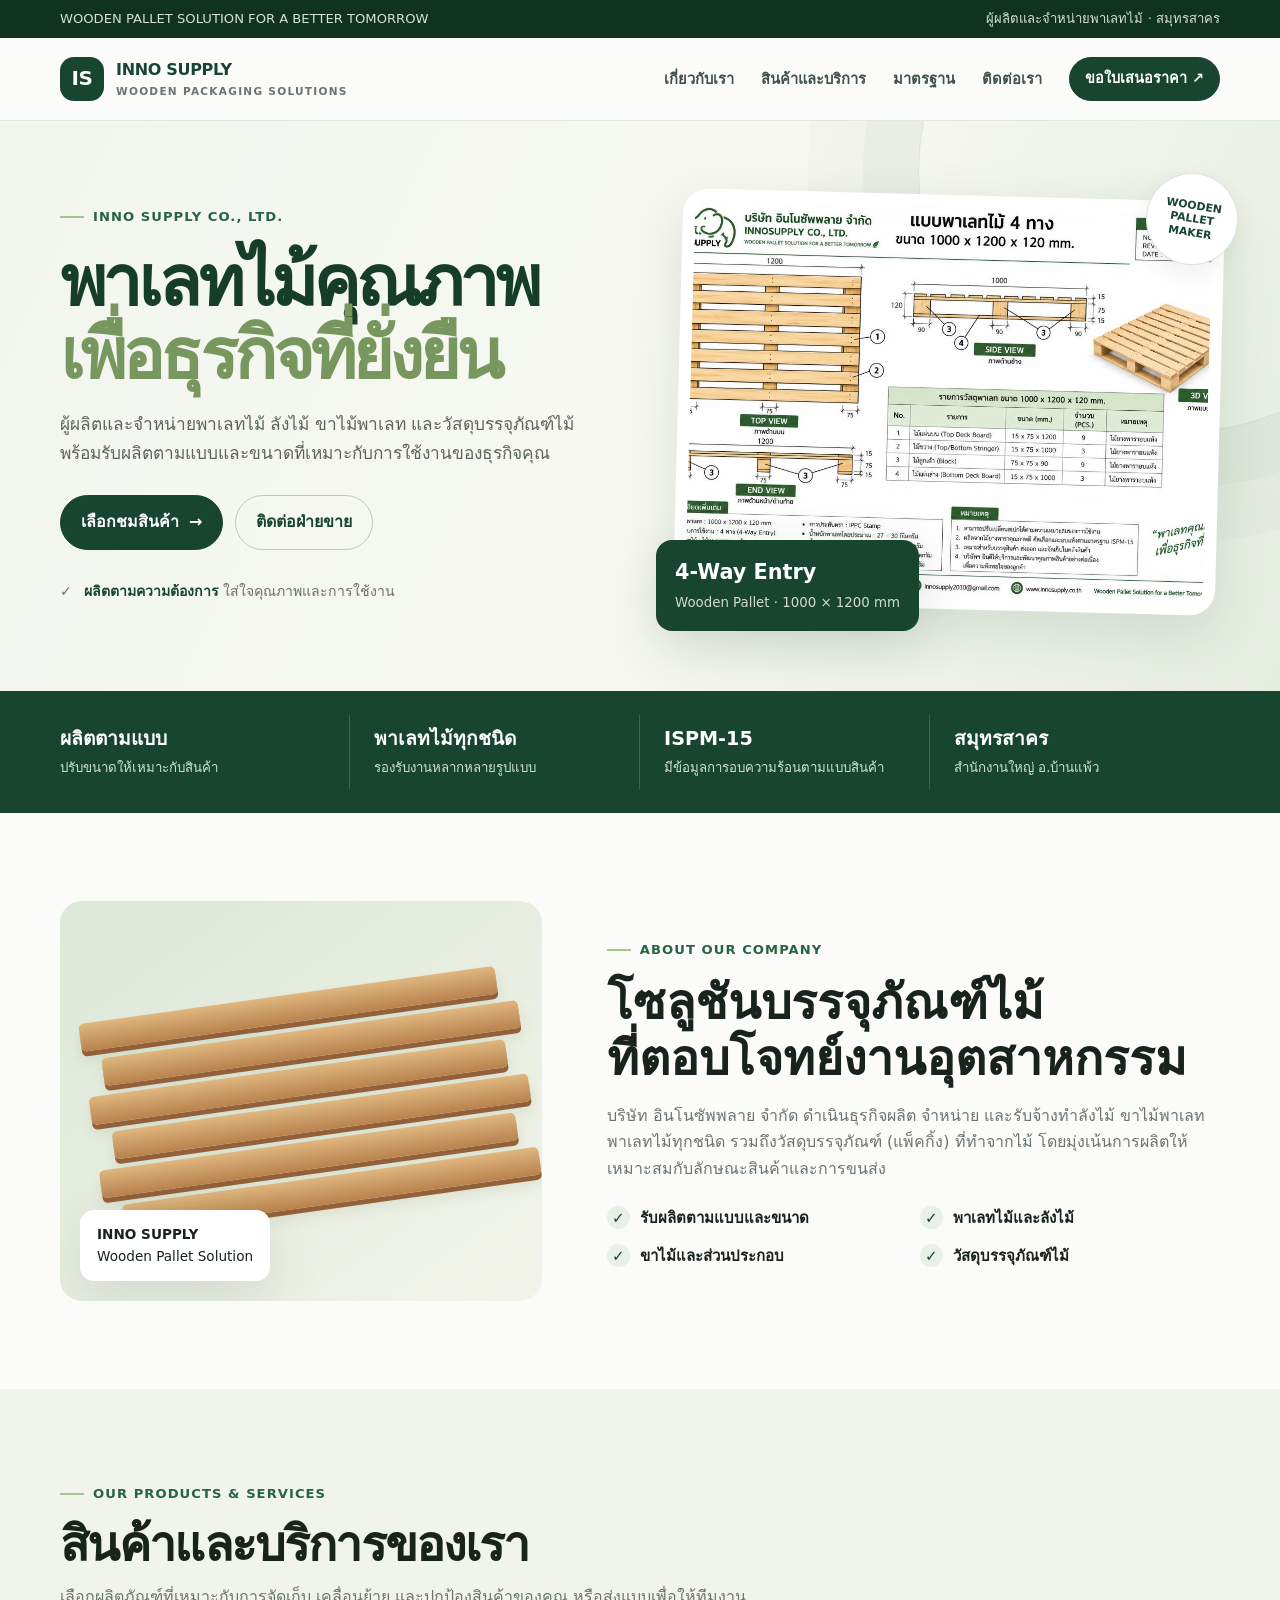
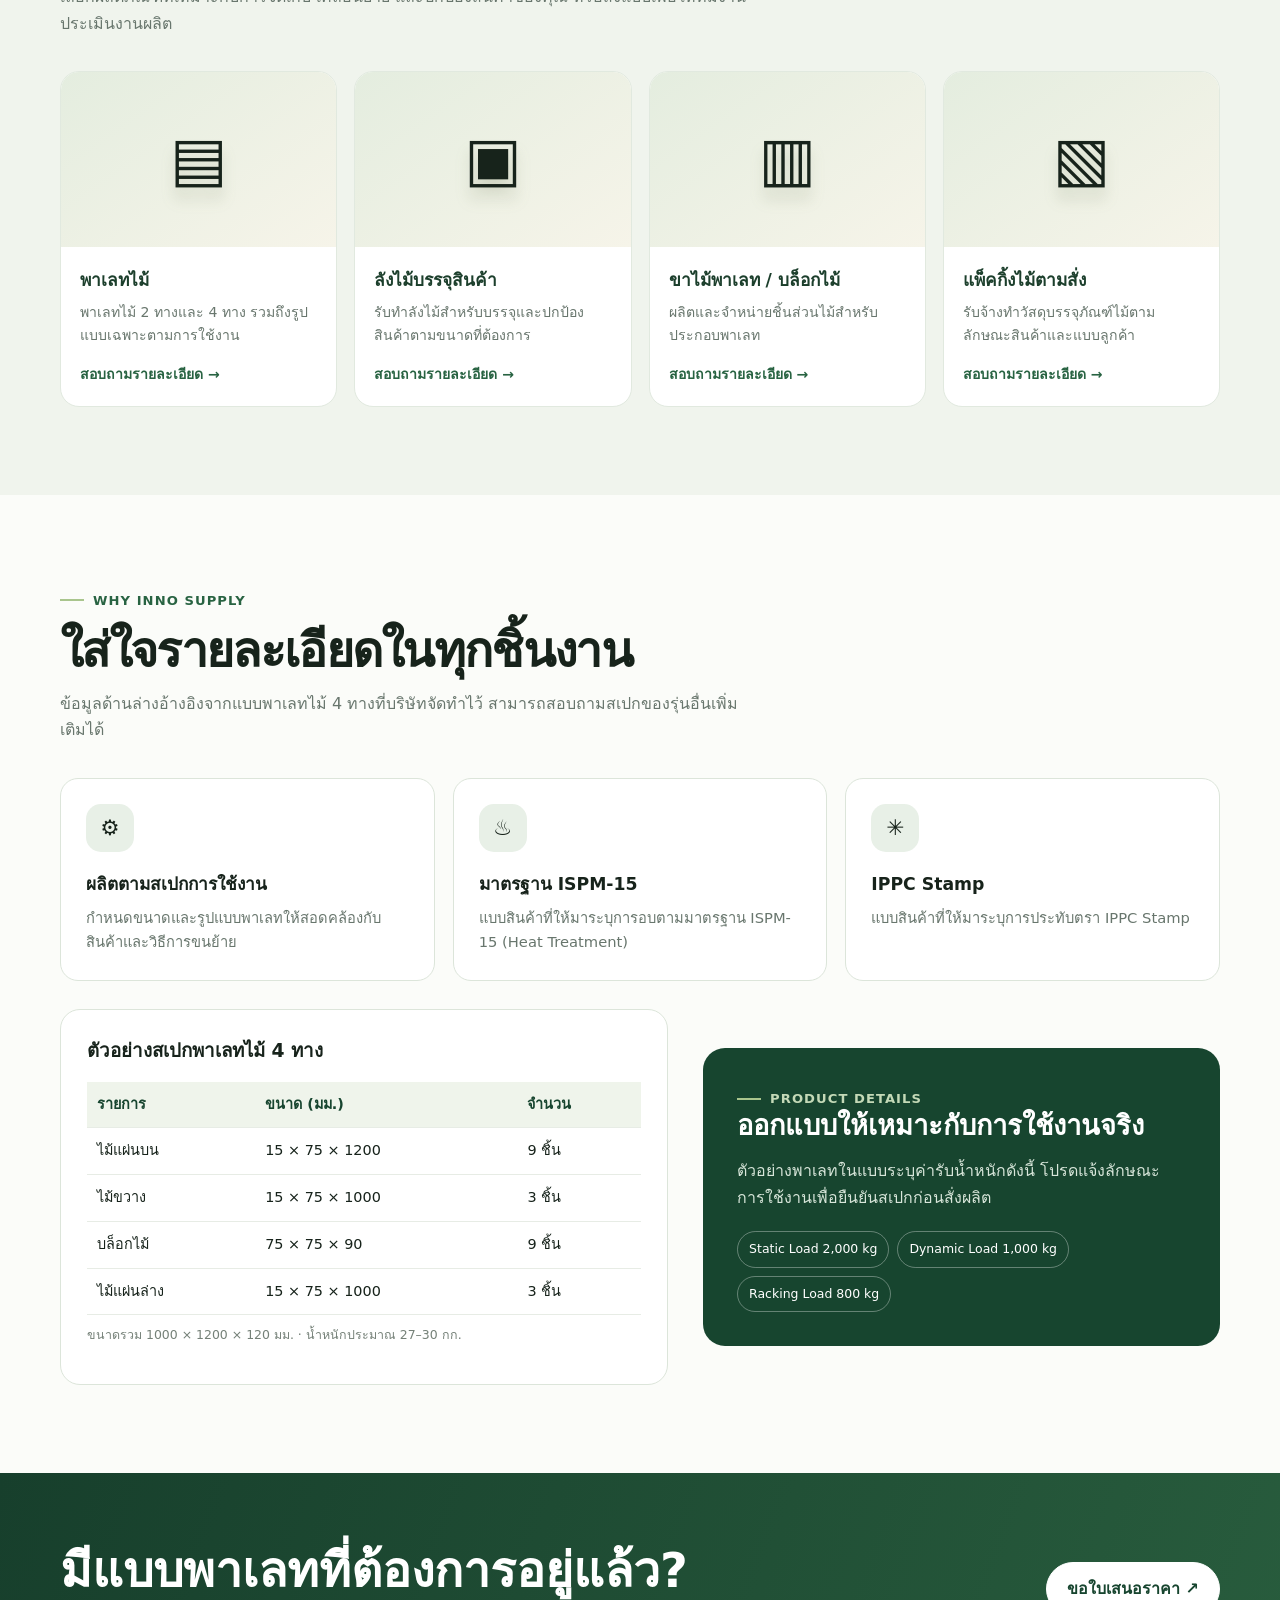
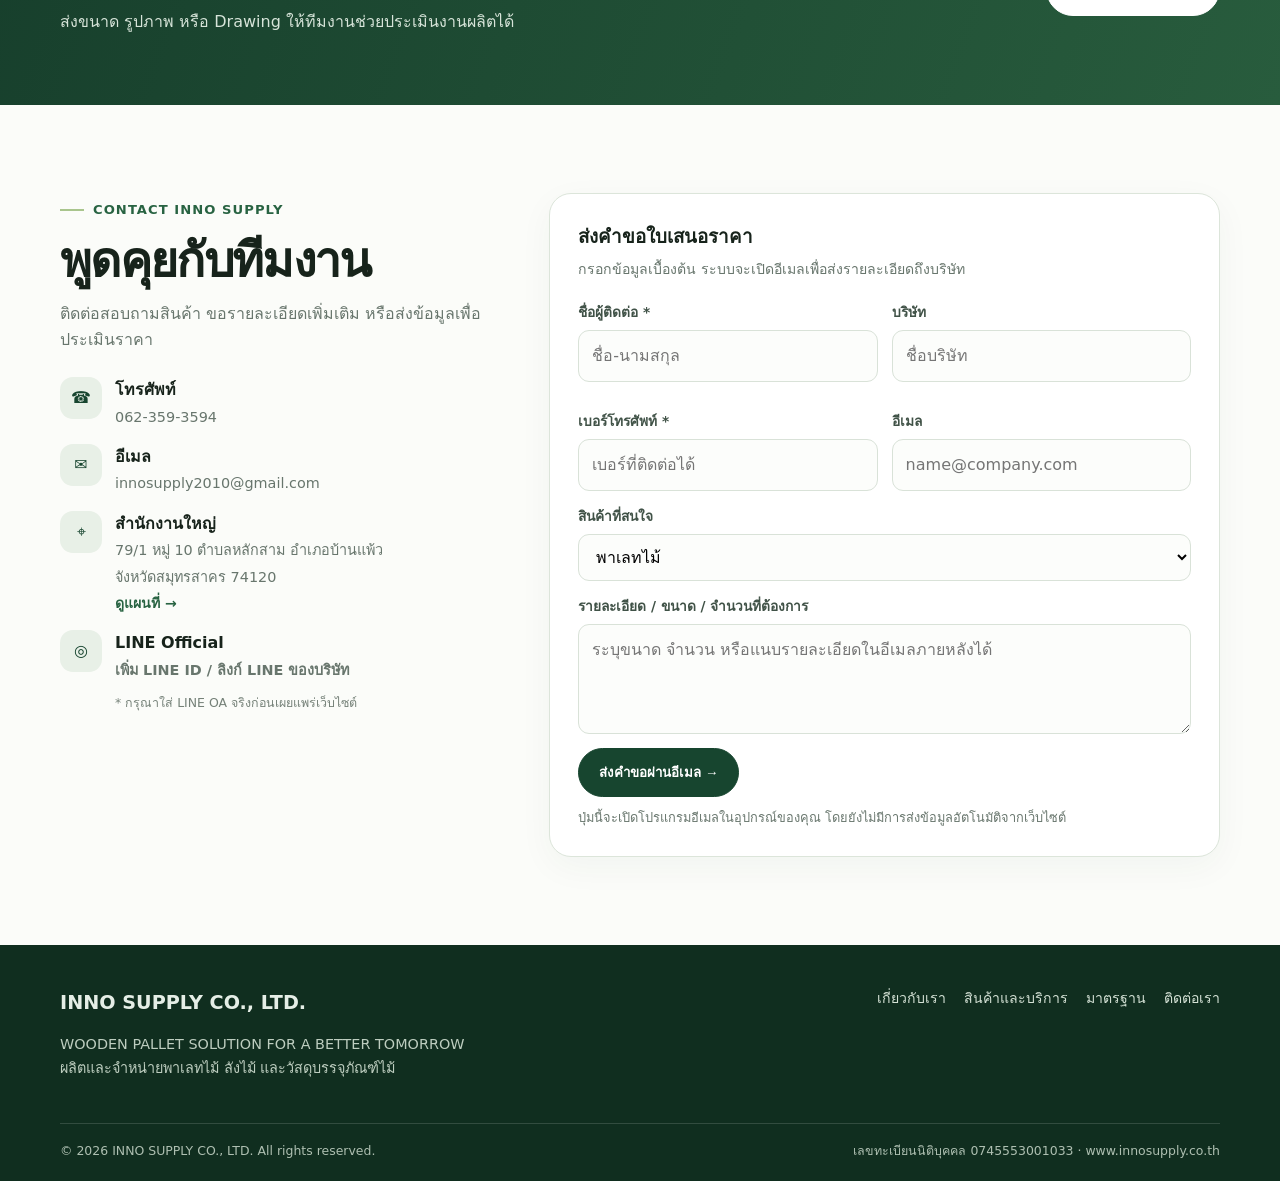
==== index.html @ 31428222 "Add files via upload" ====
<!doctype html>
<html lang="th">
<head>
  <meta charset="utf-8">
  <meta name="viewport" content="width=device-width, initial-scale=1">
  <meta name="theme-color" content="#173f2c">
  <meta name="description" content="บริษัท อินโนซัพพลาย จำกัด ผลิตและจำหน่ายพาเลทไม้ ลังไม้ ขาไม้พาเลท และบรรจุภัณฑ์ไม้ รับผลิตตามแบบและขนาดที่ต้องการ">
  <title>INNO SUPPLY | Wooden Pallet Solution</title>
  <style>
    :root{--green:#17452f;--green2:#286342;--mint:#e8f0e7;--lime:#a9c58d;--ink:#17231b;--muted:#68766d;--paper:#fbfcf9;--line:#dce5da;--wood:#c99a60;--white:#fff;--shadow:0 18px 55px rgba(20,55,35,.12);--radius:22px}
    *{box-sizing:border-box}html{scroll-behavior:smooth}body{margin:0;background:var(--paper);color:var(--ink);font-family:system-ui,-apple-system,"Segoe UI",Tahoma,sans-serif;line-height:1.65}a{color:inherit;text-decoration:none}img{max-width:100%;display:block}.wrap{width:min(1160px,calc(100% - 40px));margin:auto}.eyebrow{display:inline-flex;align-items:center;gap:9px;color:var(--green2);font-size:.82rem;font-weight:800;letter-spacing:.08em;text-transform:uppercase}.eyebrow:before{content:"";width:24px;height:2px;background:var(--lime)}.section{padding:88px 0}.section-head{max-width:690px;margin-bottom:34px}.section-head h2{font-size:clamp(2rem,4vw,3rem);line-height:1.16;letter-spacing:-.035em;margin:12px 0}.section-head p{color:var(--muted);margin:0}.btn{display:inline-flex;align-items:center;justify-content:center;gap:10px;padding:13px 20px;border-radius:999px;background:var(--green);color:#fff;font-weight:750;border:1px solid var(--green);transition:.2s}.btn:hover{background:#0f3321;transform:translateY(-2px)}.btn.light{background:#fff;color:var(--green);border-color:#fff}.btn.outline{background:transparent;color:var(--green);border-color:#b8cbbb}.btn.small{padding:9px 15px;font-size:.9rem}.topbar{background:#103321;color:#e9f2e9;font-size:.82rem}.topbar .wrap{display:flex;justify-content:space-between;gap:16px;padding:8px 0}.topbar span{opacity:.9}.navbar{position:sticky;top:0;z-index:20;background:rgba(251,252,249,.94);backdrop-filter:blur(14px);border-bottom:1px solid rgba(220,229,218,.8)}.navinner{height:82px;display:flex;align-items:center;justify-content:space-between;gap:24px}.brand{display:flex;align-items:center;gap:12px;font-weight:900;color:var(--green);letter-spacing:-.02em}.brand-mark{width:44px;height:44px;border-radius:14px;background:var(--green);display:grid;place-items:center;color:white;font-size:1.25rem}.brand small{display:block;font-size:.66rem;letter-spacing:.12em;color:var(--muted);font-weight:700}.navlinks{display:flex;align-items:center;gap:27px;font-size:.92rem;font-weight:700;color:#405247}.navlinks a:hover{color:var(--green2)}.nav-toggle{display:none;border:1px solid var(--line);background:white;border-radius:12px;padding:10px;color:var(--green)}
    .hero{position:relative;overflow:hidden;background:linear-gradient(115deg,#f2f6ef 0%,#f7f8f2 54%,#e5eddf 100%);padding:74px 0 82px}.hero:after{content:"";position:absolute;width:520px;height:520px;border:1px solid rgba(40,99,66,.13);border-radius:50%;right:-160px;top:-210px;box-shadow:0 0 0 55px rgba(40,99,66,.035),0 0 0 110px rgba(40,99,66,.025)}.hero-grid{position:relative;z-index:1;display:grid;grid-template-columns:1.02fr .98fr;align-items:center;gap:54px}.hero h1{font-size:clamp(2.7rem,5.5vw,5rem);line-height:1.04;letter-spacing:-.055em;color:#153d29;margin:18px 0}.hero h1 span{color:#78975f}.hero-copy{font-size:1.08rem;color:#58675d;max-width:560px}.hero-actions{display:flex;gap:12px;flex-wrap:wrap;margin-top:28px}.trustline{display:flex;align-items:center;gap:12px;margin-top:30px;color:#65736a;font-size:.88rem}.trustline b{color:var(--green)}.hero-visual{position:relative}.hero-photo{background:white;padding:12px;border-radius:26px;box-shadow:var(--shadow);transform:rotate(1.5deg)}.hero-photo img{width:100%;height:390px;object-fit:cover;object-position:center;border-radius:16px}.photo-tag{position:absolute;bottom:-22px;left:-22px;background:var(--green);color:white;padding:15px 19px;border-radius:16px;box-shadow:var(--shadow)}.photo-tag strong{display:block;font-size:1.3rem}.photo-tag small{opacity:.8}.hero-stamp{position:absolute;right:-18px;top:-22px;width:92px;height:92px;border-radius:50%;background:#fff;border:1px solid var(--line);display:grid;place-items:center;text-align:center;color:var(--green);font-size:.68rem;font-weight:900;line-height:1.25;transform:rotate(9deg);box-shadow:0 8px 25px #173f2c12}
    .proof{background:var(--green);color:white}.proof-grid{display:grid;grid-template-columns:repeat(4,1fr);padding:24px 0}.proof-item{padding:8px 24px;border-right:1px solid #ffffff2c}.proof-item:first-child{padding-left:0}.proof-item:last-child{border:0}.proof-item strong{display:block;font-size:1.2rem}.proof-item span{font-size:.83rem;color:#d3e1d5}
    .about-grid{display:grid;grid-template-columns:.88fr 1.12fr;gap:65px;align-items:center}.about-visual{min-height:400px;border-radius:var(--radius);background:linear-gradient(145deg,#dce8d8,#f3f4e9);padding:30px;display:flex;align-items:center;justify-content:center;position:relative;overflow:hidden}.wood-stack{width:100%;max-width:420px;transform:rotate(-8deg)}.plank{height:28px;margin:9px 0;border-radius:5px;background:linear-gradient(180deg,#dfb77f,#b9824d);box-shadow:0 5px 0 #92613a,0 9px 13px #526a4d22}.plank:nth-child(2n){margin-left:18px;margin-right:-18px}.about-note{position:absolute;bottom:20px;left:20px;background:#fff;padding:13px 17px;border-radius:14px;box-shadow:var(--shadow);font-size:.85rem}.about-copy h2{font-size:clamp(2rem,4vw,3rem);line-height:1.18;margin:13px 0}.about-copy p{color:var(--muted)}.checklist{display:grid;grid-template-columns:1fr 1fr;gap:13px;margin-top:24px}.check{display:flex;gap:10px;align-items:flex-start;font-weight:700;font-size:.94rem}.check i{font-style:normal;display:grid;place-items:center;width:23px;height:23px;flex:0 0 23px;border-radius:50%;background:var(--mint);color:var(--green)}
    .products{background:#f0f4ed}.product-grid{display:grid;grid-template-columns:repeat(4,1fr);gap:17px}.product-card{background:white;border:1px solid #e1e9df;border-radius:19px;overflow:hidden;transition:.25s}.product-card:hover{transform:translateY(-5px);box-shadow:var(--shadow)}.product-art{height:175px;background:linear-gradient(145deg,#e4eddf,#f6f4e9);display:grid;place-items:center;overflow:hidden}.product-art img{height:100%;width:100%;object-fit:cover}.product-icon{font-size:3.8rem;filter:drop-shadow(0 12px 7px #5d704533)}.product-body{padding:19px}.product-body h3{font-size:1.08rem;margin:0 0 6px;color:#1c3f2c}.product-body p{font-size:.88rem;color:var(--muted);margin:0 0 14px}.text-link{font-size:.88rem;color:var(--green2);font-weight:800}
    .feature-grid{display:grid;grid-template-columns:repeat(3,1fr);gap:18px}.feature{padding:25px;border:1px solid var(--line);border-radius:18px;background:#fff}.feature-icon{width:48px;height:48px;display:grid;place-items:center;border-radius:15px;background:var(--mint);font-size:1.35rem;margin-bottom:18px}.feature h3{margin:0 0 8px;font-size:1.08rem}.feature p{margin:0;color:var(--muted);font-size:.92rem}.spec-wrap{display:grid;grid-template-columns:1fr .85fr;gap:35px;align-items:center}.spec-panel{background:#fff;border:1px solid var(--line);border-radius:20px;padding:26px;overflow:auto}.spec-panel h3{margin:0 0 15px}.spec-table{width:100%;border-collapse:collapse;font-size:.9rem}.spec-table th,.spec-table td{text-align:left;padding:11px 10px;border-bottom:1px solid #e7ece5;white-space:nowrap}.spec-table th{background:#eff4eb;color:var(--green)}.spec-side{background:var(--green);color:white;padding:34px;border-radius:22px}.spec-side h3{font-size:1.7rem;line-height:1.2;margin:0 0 12px}.spec-side p{color:#d8e6da}.spec-badges{display:flex;gap:8px;flex-wrap:wrap;margin-top:20px}.spec-badges span{border:1px solid #ffffff55;border-radius:999px;padding:7px 11px;font-size:.78rem}
    .cta{padding:70px 0;background:linear-gradient(110deg,#173f2c,#285c3d);color:white}.cta-inner{display:flex;justify-content:space-between;align-items:center;gap:30px}.cta h2{font-size:clamp(2rem,4vw,3rem);line-height:1.15;margin:0 0 10px}.cta p{color:#d7e4d9;margin:0}.contact-grid{display:grid;grid-template-columns:.8fr 1.2fr;gap:42px}.contact-info{display:grid;gap:14px;margin-top:24px}.contact-item{display:flex;gap:13px;align-items:flex-start}.contact-item .ci{width:42px;height:42px;flex:0 0 42px;border-radius:13px;background:var(--mint);display:grid;place-items:center;color:var(--green)}.contact-item strong{display:block}.contact-item span{color:var(--muted);font-size:.9rem}.contact-form{background:white;border:1px solid var(--line);border-radius:22px;padding:28px;box-shadow:0 10px 35px #173f2c0b}.field-grid{display:grid;grid-template-columns:1fr 1fr;gap:14px}.field{display:grid;gap:6px;margin-bottom:14px}.field label{font-size:.86rem;font-weight:750;color:#405247}.field input,.field textarea,.field select{width:100%;padding:12px 13px;border:1px solid #d9e2d8;border-radius:11px;font:inherit;background:#fcfdfb;outline:none}.field input:focus,.field textarea:focus,.field select:focus{border-color:var(--green2);box-shadow:0 0 0 3px #28634216}.field textarea{min-height:110px;resize:vertical}.form-note{font-size:.8rem;color:var(--muted);margin:10px 0 0}.footer{background:#102e1f;color:#e5eee6;padding:42px 0 20px}.footer-top{display:flex;justify-content:space-between;gap:30px;padding-bottom:28px}.footer-brand{font-size:1.2rem;font-weight:900}.footer p{color:#bdcdbf;max-width:440px;font-size:.9rem}.footer-links{display:flex;gap:18px;flex-wrap:wrap;color:#d4e1d5;font-size:.88rem}.footer-bottom{border-top:1px solid #ffffff24;padding-top:17px;display:flex;justify-content:space-between;gap:15px;color:#aebfb1;font-size:.78rem}.line-placeholder{display:inline-flex;align-items:center;gap:8px;color:#26613d;font-weight:800}.notice{font-size:.78rem;color:#758178;margin-top:10px}
    @media(max-width:900px){.navlinks{gap:15px}.hero-grid{gap:30px}.hero-photo img{height:330px}.product-grid{grid-template-columns:repeat(2,1fr)}.about-grid{gap:35px}.spec-wrap{grid-template-columns:1fr}.contact-grid{gap:25px}}
    @media(max-width:700px){.wrap{width:min(100% - 30px,560px)}.topbar .wrap{justify-content:center}.topbar span:last-child{display:none}.navinner{height:70px}.nav-toggle{display:block}.navlinks{display:none;position:absolute;top:70px;left:0;right:0;background:#fbfcf9;padding:18px 22px 22px;border-bottom:1px solid var(--line);flex-direction:column;align-items:stretch;gap:0}.navlinks.open{display:flex}.navlinks a{padding:11px 0;border-bottom:1px solid #edf1eb}.navlinks .btn{margin-top:12px}.hero{padding:55px 0 65px}.hero-grid{grid-template-columns:1fr;gap:38px}.hero h1{font-size:3.2rem}.hero-photo img{height:280px}.hero-visual{margin:0 12px 14px}.photo-tag{left:-12px}.hero-stamp{right:-12px}.proof-grid{grid-template-columns:1fr 1fr;gap:12px;padding:18px 0}.proof-item{padding:8px 12px;border-right:0;border-bottom:1px solid #ffffff2c}.proof-item:first-child{padding-left:12px}.section{padding:64px 0}.about-grid{grid-template-columns:1fr}.about-visual{min-height:290px}.checklist{grid-template-columns:1fr}.product-grid{gap:12px}.product-art{height:130px}.product-body{padding:14px}.product-body h3{font-size:.98rem}.feature-grid{grid-template-columns:1fr}.cta-inner{align-items:flex-start;flex-direction:column}.contact-grid{grid-template-columns:1fr}.field-grid{grid-template-columns:1fr;gap:0}.contact-form{padding:20px}.footer-top,.footer-bottom{flex-direction:column}.footer-links{gap:12px}.section-head{margin-bottom:25px}}
  </style>
</head>
<body>
  <div class="topbar"><div class="wrap"><span>WOODEN PALLET SOLUTION FOR A BETTER TOMORROW</span><span>ผู้ผลิตและจำหน่ายพาเลทไม้ · สมุทรสาคร</span></div></div>
  <header class="navbar"><div class="wrap navinner">
    <a class="brand" href="#home" aria-label="INNO SUPPLY หน้าแรก"><span class="brand-mark">IS</span><span>INNO SUPPLY<small>WOODEN PACKAGING SOLUTIONS</small></span></a>
    <button class="nav-toggle" id="navToggle" aria-label="เปิดเมนู" aria-expanded="false">☰</button>
    <nav class="navlinks" id="navLinks"><a href="#about">เกี่ยวกับเรา</a><a href="#products">สินค้าและบริการ</a><a href="#standard">มาตรฐาน</a><a href="#contact">ติดต่อเรา</a><a class="btn small" href="#contact">ขอใบเสนอราคา ↗</a></nav>
  </div></header>
  <main>
    <section class="hero" id="home"><div class="wrap hero-grid">
      <div><span class="eyebrow">INNO SUPPLY CO., LTD.</span><h1>พาเลทไม้คุณภาพ<br><span>เพื่อธุรกิจที่ยั่งยืน</span></h1><p class="hero-copy">ผู้ผลิตและจำหน่ายพาเลทไม้ ลังไม้ ขาไม้พาเลท และวัสดุบรรจุภัณฑ์ไม้ พร้อมรับผลิตตามแบบและขนาดที่เหมาะกับการใช้งานของธุรกิจคุณ</p><div class="hero-actions"><a class="btn" href="#products">เลือกชมสินค้า <span>→</span></a><a class="btn outline" href="#contact">ติดต่อฝ่ายขาย</a></div><div class="trustline"><span>✓</span><span><b>ผลิตตามความต้องการ</b> ใส่ใจคุณภาพและการใช้งาน</span></div></div>
      <div class="hero-visual"><div class="hero-photo"><img src="pallet-drawing.jpg" alt="แบบ Drawing Sheet พาเลทไม้ 4 ทาง ขนาด 1000 x 1200 x 120 มม."></div><div class="photo-tag"><strong>4-Way Entry</strong><small>Wooden Pallet · 1000 × 1200 mm</small></div><div class="hero-stamp">WOODEN<br>PALLET<br>MAKER</div></div>
    </div></section>
    <section class="proof"><div class="wrap proof-grid"><div class="proof-item"><strong>ผลิตตามแบบ</strong><span>ปรับขนาดให้เหมาะกับสินค้า</span></div><div class="proof-item"><strong>พาเลทไม้ทุกชนิด</strong><span>รองรับงานหลากหลายรูปแบบ</span></div><div class="proof-item"><strong>ISPM-15</strong><span>มีข้อมูลการอบความร้อนตามแบบสินค้า</span></div><div class="proof-item"><strong>สมุทรสาคร</strong><span>สำนักงานใหญ่ อ.บ้านแพ้ว</span></div></div></section>
    <section class="section" id="about"><div class="wrap about-grid"><div class="about-visual"><div class="wood-stack"><div class="plank"></div><div class="plank"></div><div class="plank"></div><div class="plank"></div><div class="plank"></div><div class="plank"></div></div><div class="about-note"><b>INNO SUPPLY</b><br>Wooden Pallet Solution</div></div><div class="about-copy"><span class="eyebrow">ABOUT OUR COMPANY</span><h2>โซลูชันบรรจุภัณฑ์ไม้<br>ที่ตอบโจทย์งานอุตสาหกรรม</h2><p>บริษัท อินโนซัพพลาย จำกัด ดำเนินธุรกิจผลิต จำหน่าย และรับจ้างทำลังไม้ ขาไม้พาเลท พาเลทไม้ทุกชนิด รวมถึงวัสดุบรรจุภัณฑ์ (แพ็คกิ้ง) ที่ทำจากไม้ โดยมุ่งเน้นการผลิตให้เหมาะสมกับลักษณะสินค้าและการขนส่ง</p><div class="checklist"><div class="check"><i>✓</i><span>รับผลิตตามแบบและขนาด</span></div><div class="check"><i>✓</i><span>พาเลทไม้และลังไม้</span></div><div class="check"><i>✓</i><span>ขาไม้และส่วนประกอบ</span></div><div class="check"><i>✓</i><span>วัสดุบรรจุภัณฑ์ไม้</span></div></div></div></div></section>
    <section class="section products" id="products"><div class="wrap"><div class="section-head"><span class="eyebrow">OUR PRODUCTS & SERVICES</span><h2>สินค้าและบริการของเรา</h2><p>เลือกผลิตภัณฑ์ที่เหมาะกับการจัดเก็บ เคลื่อนย้าย และปกป้องสินค้าของคุณ หรือส่งแบบเพื่อให้ทีมงานประเมินงานผลิต</p></div><div class="product-grid">
      <article class="product-card"><div class="product-art"><span class="product-icon">▤</span></div><div class="product-body"><h3>พาเลทไม้</h3><p>พาเลทไม้ 2 ทางและ 4 ทาง รวมถึงรูปแบบเฉพาะตามการใช้งาน</p><a class="text-link" href="#contact">สอบถามรายละเอียด →</a></div></article>
      <article class="product-card"><div class="product-art"><span class="product-icon">▣</span></div><div class="product-body"><h3>ลังไม้บรรจุสินค้า</h3><p>รับทำลังไม้สำหรับบรรจุและปกป้องสินค้าตามขนาดที่ต้องการ</p><a class="text-link" href="#contact">สอบถามรายละเอียด →</a></div></article>
      <article class="product-card"><div class="product-art"><span class="product-icon">▥</span></div><div class="product-body"><h3>ขาไม้พาเลท / บล็อกไม้</h3><p>ผลิตและจำหน่ายชิ้นส่วนไม้สำหรับประกอบพาเลท</p><a class="text-link" href="#contact">สอบถามรายละเอียด →</a></div></article>
      <article class="product-card"><div class="product-art"><span class="product-icon">▧</span></div><div class="product-body"><h3>แพ็คกิ้งไม้ตามสั่ง</h3><p>รับจ้างทำวัสดุบรรจุภัณฑ์ไม้ตามลักษณะสินค้าและแบบลูกค้า</p><a class="text-link" href="#contact">สอบถามรายละเอียด →</a></div></article>
    </div></div></section>
    <section class="section" id="standard"><div class="wrap"><div class="section-head"><span class="eyebrow">WHY INNO SUPPLY</span><h2>ใส่ใจรายละเอียดในทุกชิ้นงาน</h2><p>ข้อมูลด้านล่างอ้างอิงจากแบบพาเลทไม้ 4 ทางที่บริษัทจัดทำไว้ สามารถสอบถามสเปกของรุ่นอื่นเพิ่มเติมได้</p></div><div class="feature-grid"><div class="feature"><div class="feature-icon">⚙</div><h3>ผลิตตามสเปกการใช้งาน</h3><p>กำหนดขนาดและรูปแบบพาเลทให้สอดคล้องกับสินค้าและวิธีการขนย้าย</p></div><div class="feature"><div class="feature-icon">♨</div><h3>มาตรฐาน ISPM-15</h3><p>แบบสินค้าที่ให้มาระบุการอบตามมาตรฐาน ISPM-15 (Heat Treatment)</p></div><div class="feature"><div class="feature-icon">✳</div><h3>IPPC Stamp</h3><p>แบบสินค้าที่ให้มาระบุการประทับตรา IPPC Stamp</p></div></div>
      <div class="spec-wrap" style="margin-top:28px"><div class="spec-panel"><h3>ตัวอย่างสเปกพาเลทไม้ 4 ทาง</h3><table class="spec-table"><thead><tr><th>รายการ</th><th>ขนาด (มม.)</th><th>จำนวน</th></tr></thead><tbody><tr><td>ไม้แผ่นบน</td><td>15 × 75 × 1200</td><td>9 ชิ้น</td></tr><tr><td>ไม้ขวาง</td><td>15 × 75 × 1000</td><td>3 ชิ้น</td></tr><tr><td>บล็อกไม้</td><td>75 × 75 × 90</td><td>9 ชิ้น</td></tr><tr><td>ไม้แผ่นล่าง</td><td>15 × 75 × 1000</td><td>3 ชิ้น</td></tr></tbody></table><p class="notice">ขนาดรวม 1000 × 1200 × 120 มม. · น้ำหนักประมาณ 27–30 กก.</p></div><aside class="spec-side"><span class="eyebrow" style="color:#c4d9b7">PRODUCT DETAILS</span><h3>ออกแบบให้เหมาะกับการใช้งานจริง</h3><p>ตัวอย่างพาเลทในแบบระบุค่ารับน้ำหนักดังนี้ โปรดแจ้งลักษณะการใช้งานเพื่อยืนยันสเปกก่อนสั่งผลิต</p><div class="spec-badges"><span>Static Load 2,000 kg</span><span>Dynamic Load 1,000 kg</span><span>Racking Load 800 kg</span></div></aside></div>
    </div></section>
    <section class="cta"><div class="wrap cta-inner"><div><h2>มีแบบพาเลทที่ต้องการอยู่แล้ว?</h2><p>ส่งขนาด รูปภาพ หรือ Drawing ให้ทีมงานช่วยประเมินงานผลิตได้</p></div><a class="btn light" href="#contact">ขอใบเสนอราคา ↗</a></div></section>
    <section class="section" id="contact"><div class="wrap contact-grid"><div><span class="eyebrow">CONTACT INNO SUPPLY</span><div class="section-head" style="margin-bottom:15px"><h2>พูดคุยกับทีมงาน</h2><p>ติดต่อสอบถามสินค้า ขอรายละเอียดเพิ่มเติม หรือส่งข้อมูลเพื่อประเมินราคา</p></div><div class="contact-info"><div class="contact-item"><div class="ci">☎</div><div><strong>โทรศัพท์</strong><span><a href="tel:0623593594">062-359-3594</a></span></div></div><div class="contact-item"><div class="ci">✉</div><div><strong>อีเมล</strong><span><a href="mailto:innosupply2010@gmail.com">innosupply2010@gmail.com</a></span></div></div><div class="contact-item"><div class="ci">⌖</div><div><strong>สำนักงานใหญ่</strong><span>79/1 หมู่ 10 ตำบลหลักสาม อำเภอบ้านแพ้ว<br>จังหวัดสมุทรสาคร 74120</span><br><a class="text-link" target="_blank" rel="noopener" href="https://www.google.com/maps/search/?api=1&query=79%2F1%20หมู่%2010%20ตำบลหลักสาม%20อำเภอบ้านแพ้ว%20สมุทรสาคร%2074120">ดูแผนที่ →</a></div></div><div class="contact-item"><div class="ci">◎</div><div><strong>LINE Official</strong><span class="line-placeholder">เพิ่ม LINE ID / ลิงก์ LINE ของบริษัท</span><div class="notice">* กรุณาใส่ LINE OA จริงก่อนเผยแพร่เว็บไซต์</div></div></div></div></div>
      <form class="contact-form" id="quoteForm"><h3 style="margin:0 0 5px">ส่งคำขอใบเสนอราคา</h3><p style="color:var(--muted);font-size:.88rem;margin:0 0 20px">กรอกข้อมูลเบื้องต้น ระบบจะเปิดอีเมลเพื่อส่งรายละเอียดถึงบริษัท</p><div class="field-grid"><div class="field"><label for="name">ชื่อผู้ติดต่อ *</label><input id="name" name="name" required placeholder="ชื่อ-นามสกุล"></div><div class="field"><label for="company">บริษัท</label><input id="company" name="company" placeholder="ชื่อบริษัท"></div><div class="field"><label for="phone">เบอร์โทรศัพท์ *</label><input id="phone" name="phone" required placeholder="เบอร์ที่ติดต่อได้"></div><div class="field"><label for="email">อีเมล</label><input id="email" name="email" type="email" placeholder="name@company.com"></div></div><div class="field"><label for="product">สินค้าที่สนใจ</label><select id="product" name="product"><option>พาเลทไม้</option><option>ลังไม้บรรจุสินค้า</option><option>ขาไม้พาเลท / บล็อกไม้</option><option>แพ็คกิ้งไม้ตามสั่ง</option><option>อื่น ๆ</option></select></div><div class="field"><label for="detail">รายละเอียด / ขนาด / จำนวนที่ต้องการ</label><textarea id="detail" name="detail" placeholder="ระบุขนาด จำนวน หรือแนบรายละเอียดในอีเมลภายหลังได้"></textarea></div><button class="btn" type="submit">ส่งคำขอผ่านอีเมล →</button><p class="form-note">ปุ่มนี้จะเปิดโปรแกรมอีเมลในอุปกรณ์ของคุณ โดยยังไม่มีการส่งข้อมูลอัตโนมัติจากเว็บไซต์</p></form>
    </div></section>
  </main>
  <footer class="footer"><div class="wrap"><div class="footer-top"><div><div class="footer-brand">INNO SUPPLY CO., LTD.</div><p>WOODEN PALLET SOLUTION FOR A BETTER TOMORROW<br>ผลิตและจำหน่ายพาเลทไม้ ลังไม้ และวัสดุบรรจุภัณฑ์ไม้</p></div><div class="footer-links"><a href="#about">เกี่ยวกับเรา</a><a href="#products">สินค้าและบริการ</a><a href="#standard">มาตรฐาน</a><a href="#contact">ติดต่อเรา</a></div></div><div class="footer-bottom"><span>© <span id="year"></span> INNO SUPPLY CO., LTD. All rights reserved.</span><span>เลขทะเบียนนิติบุคคล 0745553001033 · www.innosupply.co.th</span></div></div></footer>
  <script>
    const toggle=document.getElementById('navToggle');const links=document.getElementById('navLinks');toggle.addEventListener('click',()=>{const open=links.classList.toggle('open');toggle.setAttribute('aria-expanded',String(open));toggle.textContent=open?'✕':'☰'});links.querySelectorAll('a').forEach(a=>a.addEventListener('click',()=>{links.classList.remove('open');toggle.setAttribute('aria-expanded','false');toggle.textContent='☰'}));
    document.getElementById('year').textContent=new Date().getFullYear();
    document.getElementById('quoteForm').addEventListener('submit',e=>{e.preventDefault();const f=new FormData(e.currentTarget);const subject=encodeURIComponent('ขอใบเสนอราคา - '+f.get('product'));const body=encodeURIComponent('ชื่อผู้ติดต่อ: '+f.get('name')+'\nบริษัท: '+(f.get('company')||'-')+'\nโทรศัพท์: '+f.get('phone')+'\nอีเมล: '+(f.get('email')||'-')+'\nสินค้าที่สนใจ: '+f.get('product')+'\nรายละเอียด: '+(f.get('detail')||'-'));window.location.href='mailto:innosupply2010@gmail.com?subject='+subject+'&body='+body;});
  </script>
</body>
</html>
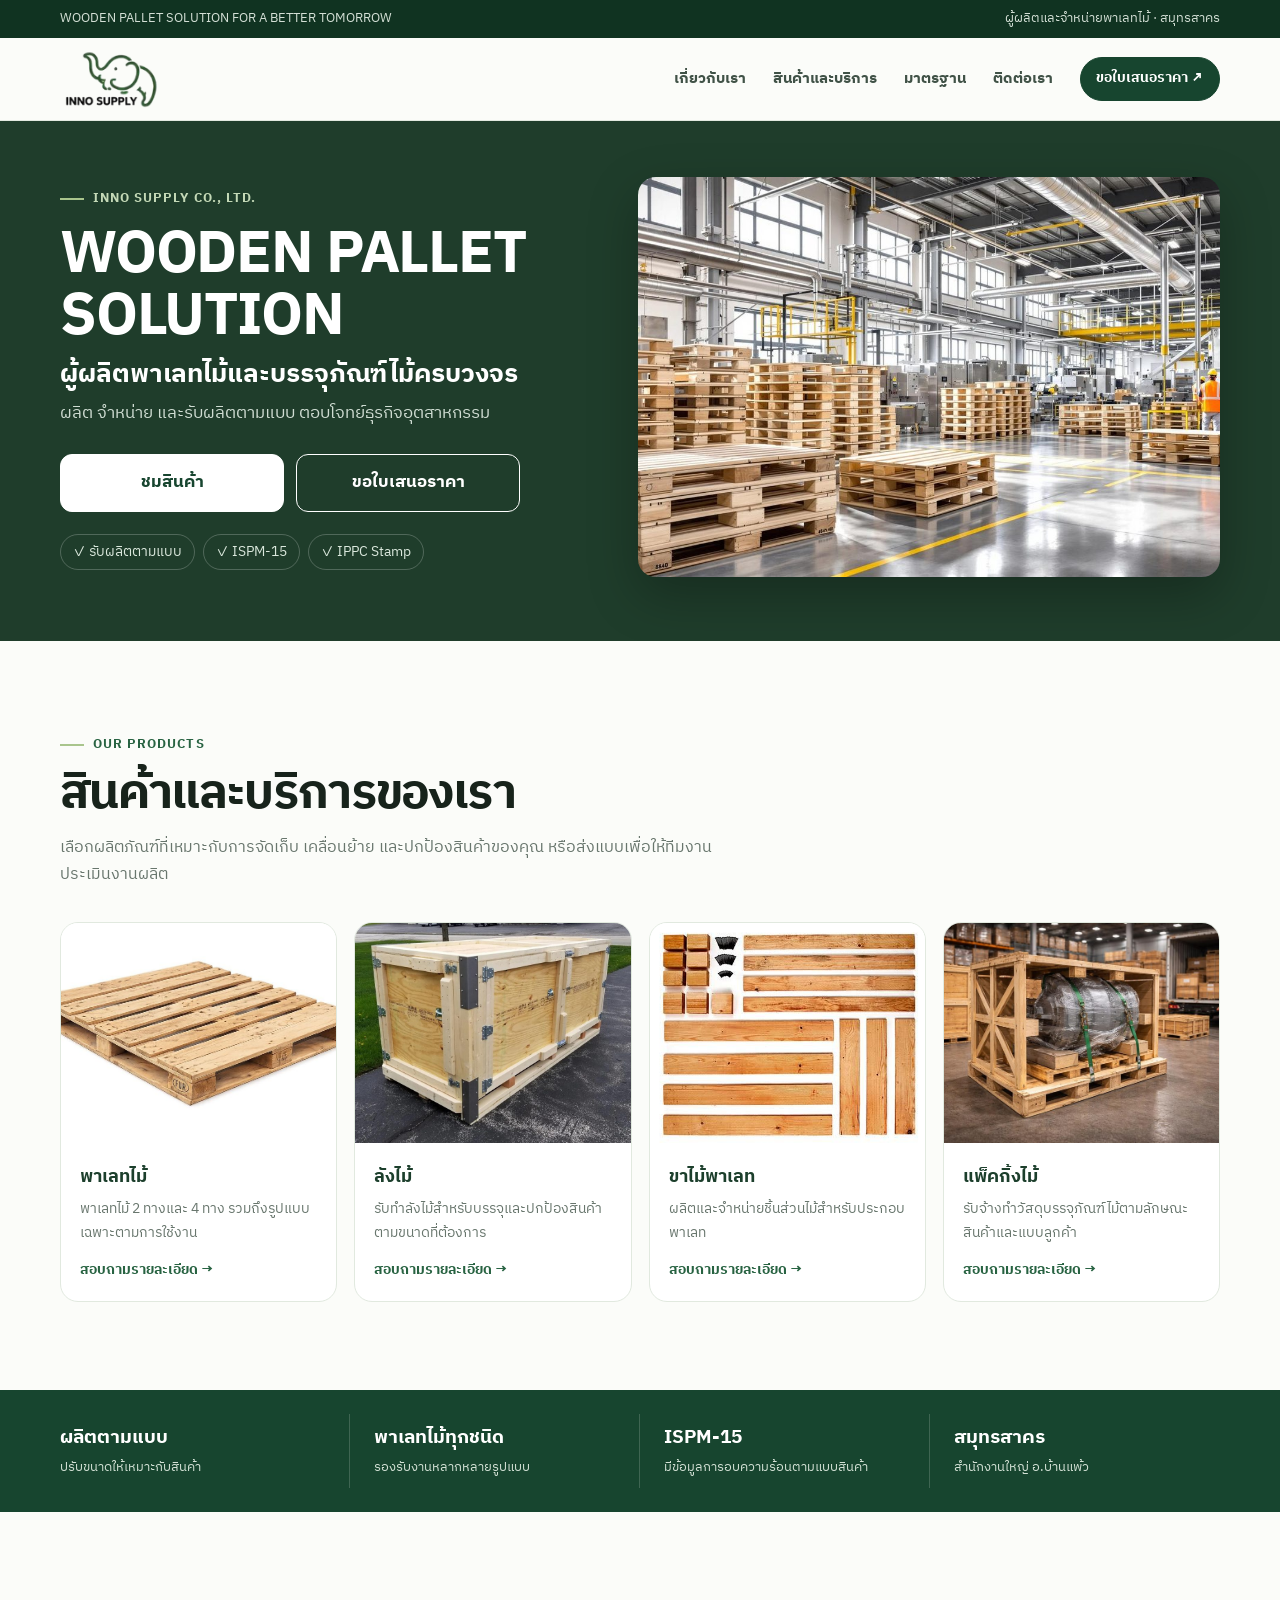
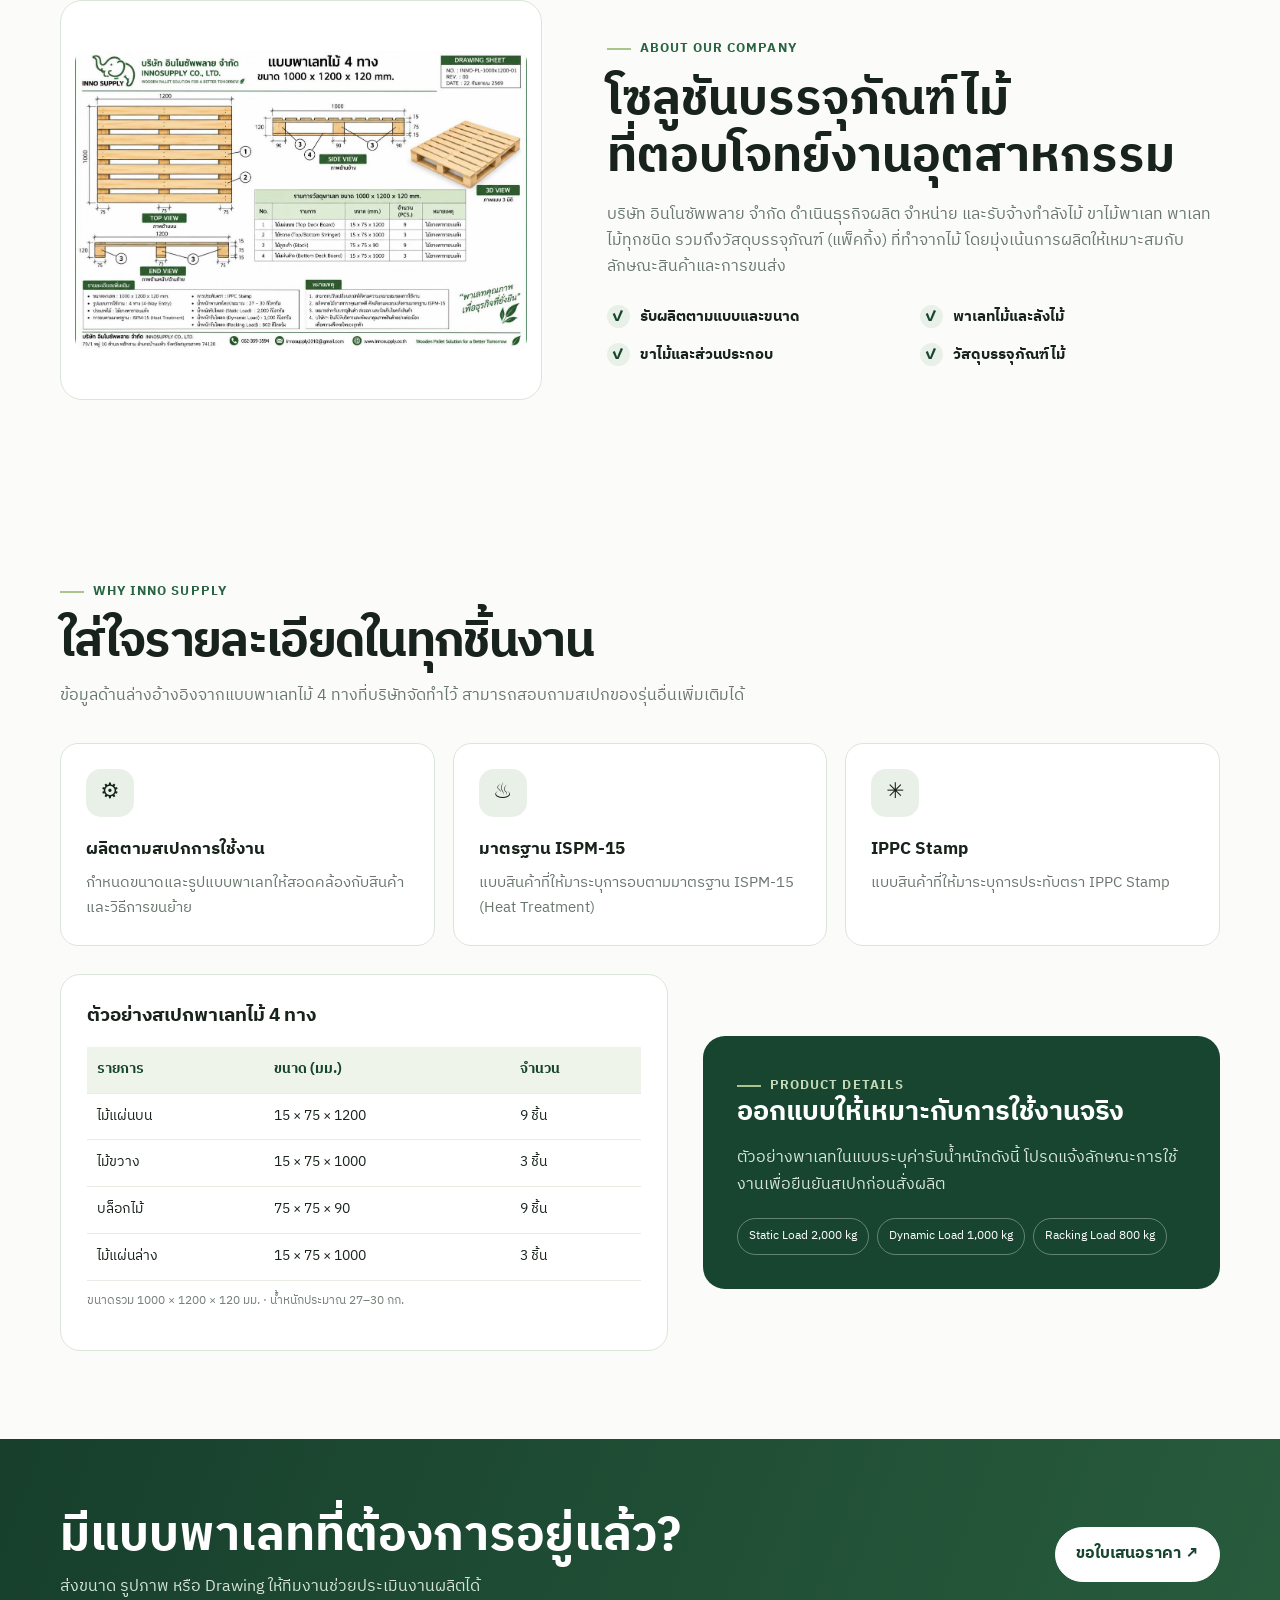
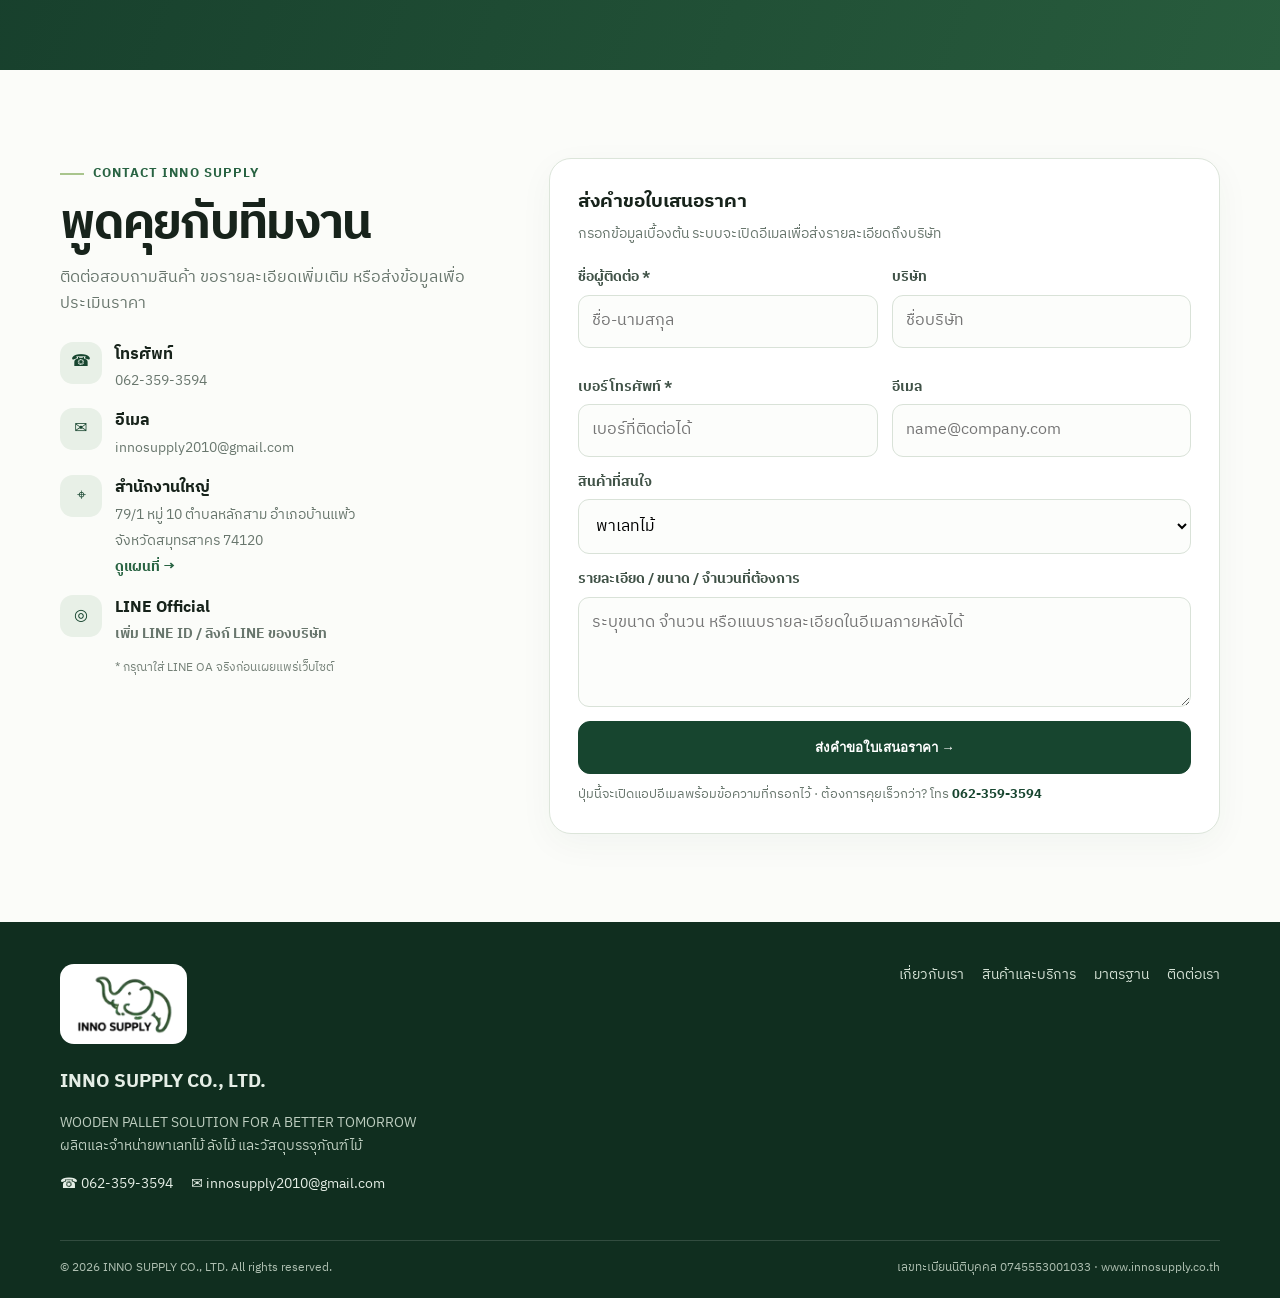
==== commit 5f1b4bd2: "Add files via upload" ====
--- a/index.html
+++ b/index.html
@@ -5,51 +5,102 @@
   <meta name="viewport" content="width=device-width, initial-scale=1">
   <meta name="theme-color" content="#173f2c">
   <meta name="description" content="บริษัท อินโนซัพพลาย จำกัด ผลิตและจำหน่ายพาเลทไม้ ลังไม้ ขาไม้พาเลท และบรรจุภัณฑ์ไม้ รับผลิตตามแบบและขนาดที่ต้องการ">
+  <link rel="icon" type="image/png" href="favicon.png">
+  <link rel="apple-touch-icon" href="favicon.png">
+  <link rel="preconnect" href="https://fonts.googleapis.com"><link rel="preconnect" href="https://fonts.gstatic.com" crossorigin>
+  <link href="https://fonts.googleapis.com/css2?family=IBM+Plex+Sans+Thai:wght@400;500;600;700&display=swap" rel="stylesheet">
   <title>INNO SUPPLY | Wooden Pallet Solution</title>
   <style>
     :root{--green:#17452f;--green2:#286342;--mint:#e8f0e7;--lime:#a9c58d;--ink:#17231b;--muted:#68766d;--paper:#fbfcf9;--line:#dce5da;--wood:#c99a60;--white:#fff;--shadow:0 18px 55px rgba(20,55,35,.12);--radius:22px}
-    *{box-sizing:border-box}html{scroll-behavior:smooth}body{margin:0;background:var(--paper);color:var(--ink);font-family:system-ui,-apple-system,"Segoe UI",Tahoma,sans-serif;line-height:1.65}a{color:inherit;text-decoration:none}img{max-width:100%;display:block}.wrap{width:min(1160px,calc(100% - 40px));margin:auto}.eyebrow{display:inline-flex;align-items:center;gap:9px;color:var(--green2);font-size:.82rem;font-weight:800;letter-spacing:.08em;text-transform:uppercase}.eyebrow:before{content:"";width:24px;height:2px;background:var(--lime)}.section{padding:88px 0}.section-head{max-width:690px;margin-bottom:34px}.section-head h2{font-size:clamp(2rem,4vw,3rem);line-height:1.16;letter-spacing:-.035em;margin:12px 0}.section-head p{color:var(--muted);margin:0}.btn{display:inline-flex;align-items:center;justify-content:center;gap:10px;padding:13px 20px;border-radius:999px;background:var(--green);color:#fff;font-weight:750;border:1px solid var(--green);transition:.2s}.btn:hover{background:#0f3321;transform:translateY(-2px)}.btn.light{background:#fff;color:var(--green);border-color:#fff}.btn.outline{background:transparent;color:var(--green);border-color:#b8cbbb}.btn.small{padding:9px 15px;font-size:.9rem}.topbar{background:#103321;color:#e9f2e9;font-size:.82rem}.topbar .wrap{display:flex;justify-content:space-between;gap:16px;padding:8px 0}.topbar span{opacity:.9}.navbar{position:sticky;top:0;z-index:20;background:rgba(251,252,249,.94);backdrop-filter:blur(14px);border-bottom:1px solid rgba(220,229,218,.8)}.navinner{height:82px;display:flex;align-items:center;justify-content:space-between;gap:24px}.brand{display:flex;align-items:center;gap:12px;font-weight:900;color:var(--green);letter-spacing:-.02em}.brand-mark{width:44px;height:44px;border-radius:14px;background:var(--green);display:grid;place-items:center;color:white;font-size:1.25rem}.brand small{display:block;font-size:.66rem;letter-spacing:.12em;color:var(--muted);font-weight:700}.navlinks{display:flex;align-items:center;gap:27px;font-size:.92rem;font-weight:700;color:#405247}.navlinks a:hover{color:var(--green2)}.nav-toggle{display:none;border:1px solid var(--line);background:white;border-radius:12px;padding:10px;color:var(--green)}
+    *{box-sizing:border-box}html{scroll-behavior:smooth}body{margin:0;background:var(--paper);color:var(--ink);font-family:system-ui,-apple-system,"Segoe UI",Tahoma,sans-serif;line-height:1.65}a{color:inherit;text-decoration:none}img{max-width:100%;display:block}.wrap{width:min(1160px,calc(100% - 40px));margin:auto}.eyebrow{display:inline-flex;align-items:center;gap:9px;color:var(--green2);font-size:.82rem;font-weight:800;letter-spacing:.08em;text-transform:uppercase}.eyebrow:before{content:"";width:24px;height:2px;background:var(--lime)}.section{padding:88px 0}.section-head{max-width:690px;margin-bottom:34px}.section-head h2{font-size:clamp(2rem,4vw,3rem);line-height:1.16;letter-spacing:-.035em;margin:12px 0}.section-head p{color:var(--muted);margin:0}.btn{display:inline-flex;align-items:center;justify-content:center;gap:10px;padding:13px 20px;border-radius:999px;background:var(--green);color:#fff;font-weight:750;border:1px solid var(--green);transition:.2s}.btn:hover{background:#0f3321;transform:translateY(-2px)}.btn.light{background:#fff;color:var(--green);border-color:#fff}.btn.outline{background:transparent;color:var(--green);border-color:#b8cbbb}.btn.small{padding:9px 15px;font-size:.9rem}.topbar{background:#103321;color:#e9f2e9;font-size:.82rem}.topbar .wrap{display:flex;justify-content:space-between;gap:16px;padding:8px 0}.topbar span{opacity:.9}.navbar{position:sticky;top:0;z-index:20;background:rgba(251,252,249,.94);backdrop-filter:blur(14px);border-bottom:1px solid rgba(220,229,218,.8)}.navinner{height:82px;display:flex;align-items:center;justify-content:space-between;gap:24px}.brand{display:flex;align-items:center;gap:12px;font-weight:900;color:var(--green);letter-spacing:-.02em}.brand-logo{height:62px;width:auto}.footer-logo{background:#fff;border-radius:14px;padding:8px 12px;display:inline-block;margin-bottom:12px}.footer-logo img{height:64px;width:auto}.brand-mark{width:44px;height:44px;border-radius:14px;background:var(--green);display:grid;place-items:center;color:white;font-size:1.25rem}.brand small{display:block;font-size:.66rem;letter-spacing:.12em;color:var(--muted);font-weight:700}.navlinks{display:flex;align-items:center;gap:27px;font-size:.92rem;font-weight:700;color:#405247}.navlinks a:hover{color:var(--green2)}.nav-toggle{display:none;border:1px solid var(--line);background:white;border-radius:12px;padding:10px;color:var(--green)}
     .hero{position:relative;overflow:hidden;background:linear-gradient(115deg,#f2f6ef 0%,#f7f8f2 54%,#e5eddf 100%);padding:74px 0 82px}.hero:after{content:"";position:absolute;width:520px;height:520px;border:1px solid rgba(40,99,66,.13);border-radius:50%;right:-160px;top:-210px;box-shadow:0 0 0 55px rgba(40,99,66,.035),0 0 0 110px rgba(40,99,66,.025)}.hero-grid{position:relative;z-index:1;display:grid;grid-template-columns:1.02fr .98fr;align-items:center;gap:54px}.hero h1{font-size:clamp(2.7rem,5.5vw,5rem);line-height:1.04;letter-spacing:-.055em;color:#153d29;margin:18px 0}.hero h1 span{color:#78975f}.hero-copy{font-size:1.08rem;color:#58675d;max-width:560px}.hero-actions{display:flex;gap:12px;flex-wrap:wrap;margin-top:28px}.trustline{display:flex;align-items:center;gap:12px;margin-top:30px;color:#65736a;font-size:.88rem}.trustline b{color:var(--green)}.hero-visual{position:relative}.hero-photo{background:white;padding:12px;border-radius:26px;box-shadow:var(--shadow);transform:rotate(1.5deg)}.hero-photo img{width:100%;height:390px;object-fit:cover;object-position:center;border-radius:16px}.photo-tag{position:absolute;bottom:-22px;left:-22px;background:var(--green);color:white;padding:15px 19px;border-radius:16px;box-shadow:var(--shadow)}.photo-tag strong{display:block;font-size:1.3rem}.photo-tag small{opacity:.8}.hero-stamp{position:absolute;right:-18px;top:-22px;width:92px;height:92px;border-radius:50%;background:#fff;border:1px solid var(--line);display:grid;place-items:center;text-align:center;color:var(--green);font-size:.68rem;font-weight:900;line-height:1.25;transform:rotate(9deg);box-shadow:0 8px 25px #173f2c12}
     .proof{background:var(--green);color:white}.proof-grid{display:grid;grid-template-columns:repeat(4,1fr);padding:24px 0}.proof-item{padding:8px 24px;border-right:1px solid #ffffff2c}.proof-item:first-child{padding-left:0}.proof-item:last-child{border:0}.proof-item strong{display:block;font-size:1.2rem}.proof-item span{font-size:.83rem;color:#d3e1d5}
-    .about-grid{display:grid;grid-template-columns:.88fr 1.12fr;gap:65px;align-items:center}.about-visual{min-height:400px;border-radius:var(--radius);background:linear-gradient(145deg,#dce8d8,#f3f4e9);padding:30px;display:flex;align-items:center;justify-content:center;position:relative;overflow:hidden}.wood-stack{width:100%;max-width:420px;transform:rotate(-8deg)}.plank{height:28px;margin:9px 0;border-radius:5px;background:linear-gradient(180deg,#dfb77f,#b9824d);box-shadow:0 5px 0 #92613a,0 9px 13px #526a4d22}.plank:nth-child(2n){margin-left:18px;margin-right:-18px}.about-note{position:absolute;bottom:20px;left:20px;background:#fff;padding:13px 17px;border-radius:14px;box-shadow:var(--shadow);font-size:.85rem}.about-copy h2{font-size:clamp(2rem,4vw,3rem);line-height:1.18;margin:13px 0}.about-copy p{color:var(--muted)}.checklist{display:grid;grid-template-columns:1fr 1fr;gap:13px;margin-top:24px}.check{display:flex;gap:10px;align-items:flex-start;font-weight:700;font-size:.94rem}.check i{font-style:normal;display:grid;place-items:center;width:23px;height:23px;flex:0 0 23px;border-radius:50%;background:var(--mint);color:var(--green)}
+    .about-grid{display:grid;grid-template-columns:.88fr 1.12fr;gap:65px;align-items:center}.about-visual{min-height:400px;border-radius:var(--radius);background:linear-gradient(145deg,#dce8d8,#f3f4e9);padding:30px;display:flex;align-items:center;justify-content:center;position:relative;overflow:hidden}.wood-stack{width:100%;max-width:420px;transform:rotate(-8deg)}.plank{height:28px;margin:9px 0;border-radius:5px;background:linear-gradient(180deg,#dfb77f,#b9824d);box-shadow:0 5px 0 #92613a,0 9px 13px #526a4d22}.plank:nth-child(2n){margin-left:18px;margin-right:-18px}.about-photo{position:absolute;inset:0;width:100%;height:100%;object-fit:cover}.about-note{position:absolute;bottom:20px;left:20px;background:#fff;padding:13px 17px;border-radius:14px;box-shadow:var(--shadow);font-size:.85rem}.about-copy h2{font-size:clamp(2rem,4vw,3rem);line-height:1.18;margin:13px 0}.about-copy p{color:var(--muted)}.checklist{display:grid;grid-template-columns:1fr 1fr;gap:13px;margin-top:24px}.check{display:flex;gap:10px;align-items:flex-start;font-weight:700;font-size:.94rem}.check i{font-style:normal;display:grid;place-items:center;width:23px;height:23px;flex:0 0 23px;border-radius:50%;background:var(--mint);color:var(--green)}
     .products{background:#f0f4ed}.product-grid{display:grid;grid-template-columns:repeat(4,1fr);gap:17px}.product-card{background:white;border:1px solid #e1e9df;border-radius:19px;overflow:hidden;transition:.25s}.product-card:hover{transform:translateY(-5px);box-shadow:var(--shadow)}.product-art{height:175px;background:linear-gradient(145deg,#e4eddf,#f6f4e9);display:grid;place-items:center;overflow:hidden}.product-art img{height:100%;width:100%;object-fit:cover}.product-icon{font-size:3.8rem;filter:drop-shadow(0 12px 7px #5d704533)}.product-body{padding:19px}.product-body h3{font-size:1.08rem;margin:0 0 6px;color:#1c3f2c}.product-body p{font-size:.88rem;color:var(--muted);margin:0 0 14px}.text-link{font-size:.88rem;color:var(--green2);font-weight:800}
     .feature-grid{display:grid;grid-template-columns:repeat(3,1fr);gap:18px}.feature{padding:25px;border:1px solid var(--line);border-radius:18px;background:#fff}.feature-icon{width:48px;height:48px;display:grid;place-items:center;border-radius:15px;background:var(--mint);font-size:1.35rem;margin-bottom:18px}.feature h3{margin:0 0 8px;font-size:1.08rem}.feature p{margin:0;color:var(--muted);font-size:.92rem}.spec-wrap{display:grid;grid-template-columns:1fr .85fr;gap:35px;align-items:center}.spec-panel{background:#fff;border:1px solid var(--line);border-radius:20px;padding:26px;overflow:auto}.spec-panel h3{margin:0 0 15px}.spec-table{width:100%;border-collapse:collapse;font-size:.9rem}.spec-table th,.spec-table td{text-align:left;padding:11px 10px;border-bottom:1px solid #e7ece5;white-space:nowrap}.spec-table th{background:#eff4eb;color:var(--green)}.spec-side{background:var(--green);color:white;padding:34px;border-radius:22px}.spec-side h3{font-size:1.7rem;line-height:1.2;margin:0 0 12px}.spec-side p{color:#d8e6da}.spec-badges{display:flex;gap:8px;flex-wrap:wrap;margin-top:20px}.spec-badges span{border:1px solid #ffffff55;border-radius:999px;padding:7px 11px;font-size:.78rem}
     .cta{padding:70px 0;background:linear-gradient(110deg,#173f2c,#285c3d);color:white}.cta-inner{display:flex;justify-content:space-between;align-items:center;gap:30px}.cta h2{font-size:clamp(2rem,4vw,3rem);line-height:1.15;margin:0 0 10px}.cta p{color:#d7e4d9;margin:0}.contact-grid{display:grid;grid-template-columns:.8fr 1.2fr;gap:42px}.contact-info{display:grid;gap:14px;margin-top:24px}.contact-item{display:flex;gap:13px;align-items:flex-start}.contact-item .ci{width:42px;height:42px;flex:0 0 42px;border-radius:13px;background:var(--mint);display:grid;place-items:center;color:var(--green)}.contact-item strong{display:block}.contact-item span{color:var(--muted);font-size:.9rem}.contact-form{background:white;border:1px solid var(--line);border-radius:22px;padding:28px;box-shadow:0 10px 35px #173f2c0b}.field-grid{display:grid;grid-template-columns:1fr 1fr;gap:14px}.field{display:grid;gap:6px;margin-bottom:14px}.field label{font-size:.86rem;font-weight:750;color:#405247}.field input,.field textarea,.field select{width:100%;padding:12px 13px;border:1px solid #d9e2d8;border-radius:11px;font:inherit;background:#fcfdfb;outline:none}.field input:focus,.field textarea:focus,.field select:focus{border-color:var(--green2);box-shadow:0 0 0 3px #28634216}.field textarea{min-height:110px;resize:vertical}.form-note{font-size:.8rem;color:var(--muted);margin:10px 0 0}.footer{background:#102e1f;color:#e5eee6;padding:42px 0 20px}.footer-top{display:flex;justify-content:space-between;gap:30px;padding-bottom:28px}.footer-brand{font-size:1.2rem;font-weight:900}.footer p{color:#bdcdbf;max-width:440px;font-size:.9rem}.footer-links{display:flex;gap:18px;flex-wrap:wrap;color:#d4e1d5;font-size:.88rem}.footer-bottom{border-top:1px solid #ffffff24;padding-top:17px;display:flex;justify-content:space-between;gap:15px;color:#aebfb1;font-size:.78rem}.line-placeholder{display:inline-flex;align-items:center;gap:8px;color:#26613d;font-weight:800}.notice{font-size:.78rem;color:#758178;margin-top:10px}
     @media(max-width:900px){.navlinks{gap:15px}.hero-grid{gap:30px}.hero-photo img{height:330px}.product-grid{grid-template-columns:repeat(2,1fr)}.about-grid{gap:35px}.spec-wrap{grid-template-columns:1fr}.contact-grid{gap:25px}}
-    @media(max-width:700px){.wrap{width:min(100% - 30px,560px)}.topbar .wrap{justify-content:center}.topbar span:last-child{display:none}.navinner{height:70px}.nav-toggle{display:block}.navlinks{display:none;position:absolute;top:70px;left:0;right:0;background:#fbfcf9;padding:18px 22px 22px;border-bottom:1px solid var(--line);flex-direction:column;align-items:stretch;gap:0}.navlinks.open{display:flex}.navlinks a{padding:11px 0;border-bottom:1px solid #edf1eb}.navlinks .btn{margin-top:12px}.hero{padding:55px 0 65px}.hero-grid{grid-template-columns:1fr;gap:38px}.hero h1{font-size:3.2rem}.hero-photo img{height:280px}.hero-visual{margin:0 12px 14px}.photo-tag{left:-12px}.hero-stamp{right:-12px}.proof-grid{grid-template-columns:1fr 1fr;gap:12px;padding:18px 0}.proof-item{padding:8px 12px;border-right:0;border-bottom:1px solid #ffffff2c}.proof-item:first-child{padding-left:12px}.section{padding:64px 0}.about-grid{grid-template-columns:1fr}.about-visual{min-height:290px}.checklist{grid-template-columns:1fr}.product-grid{gap:12px}.product-art{height:130px}.product-body{padding:14px}.product-body h3{font-size:.98rem}.feature-grid{grid-template-columns:1fr}.cta-inner{align-items:flex-start;flex-direction:column}.contact-grid{grid-template-columns:1fr}.field-grid{grid-template-columns:1fr;gap:0}.contact-form{padding:20px}.footer-top,.footer-bottom{flex-direction:column}.footer-links{gap:12px}.section-head{margin-bottom:25px}}
+    @media(max-width:700px){.brand-logo{height:52px}.wrap{width:min(100% - 30px,560px)}.topbar .wrap{justify-content:center}.topbar span:last-child{display:none}.navinner{height:70px}.nav-toggle{display:block}.navlinks{display:none;position:absolute;top:70px;left:0;right:0;background:#fbfcf9;padding:18px 22px 22px;border-bottom:1px solid var(--line);flex-direction:column;align-items:stretch;gap:0}.navlinks.open{display:flex}.navlinks a{padding:11px 0;border-bottom:1px solid #edf1eb}.navlinks .btn{margin-top:12px}.hero{padding:55px 0 65px}.hero-grid{grid-template-columns:1fr;gap:38px}.hero h1{font-size:3.2rem}.hero-photo img{height:280px}.hero-visual{margin:0 12px 14px}.photo-tag{left:-12px}.hero-stamp{right:-12px}.proof-grid{grid-template-columns:1fr 1fr;gap:12px;padding:18px 0}.proof-item{padding:8px 12px;border-right:0;border-bottom:1px solid #ffffff2c}.proof-item:first-child{padding-left:12px}.section{padding:64px 0}.about-grid{grid-template-columns:1fr}.about-visual{min-height:290px}.checklist{grid-template-columns:1fr}.product-grid{gap:12px}.product-art{height:130px}.product-body{padding:14px}.product-body h3{font-size:.98rem}.feature-grid{grid-template-columns:1fr}.cta-inner{align-items:flex-start;flex-direction:column}.contact-grid{grid-template-columns:1fr}.field-grid{grid-template-columns:1fr;gap:0}.contact-form{padding:20px}.footer-top,.footer-bottom{flex-direction:column}.footer-links{gap:12px}.section-head{margin-bottom:25px}}
+  </style>
+  <style>
+    .hero{background:#1f3d2b;color:#fff;padding:56px 0 64px}.hero:after{display:none}
+    .hero-grid{grid-template-columns:1fr 1.1fr;gap:48px}
+    .hero-eyebrow{color:#c4d9b7}.hero h1{color:#fff;font-size:clamp(2.3rem,4.6vw,4rem);line-height:1.05;letter-spacing:-.02em;margin:14px 0 10px}
+    .hero-sub{font-size:clamp(1.25rem,2.2vw,1.6rem);font-weight:800;margin:0 0 8px;line-height:1.35}
+    .hero-copy{color:#cfdcd2;font-size:1.05rem;margin:0}
+    .hero-actions{display:grid;grid-template-columns:1fr 1fr;gap:12px;max-width:460px;margin-top:26px}
+    .hero-actions .btn{border-radius:12px;padding:14px 18px;font-size:1.05rem}
+    .btn.ghost{background:transparent;color:#fff;border-color:#fff}.btn.ghost:hover{background:#ffffff1a}
+    .hero-photo{padding:0;background:none;box-shadow:0 18px 50px #0004;transform:none;border-radius:18px;overflow:hidden}
+    .hero-photo img{height:400px;border-radius:0}
+    .products{background:var(--paper)}.product-card{border-radius:18px}.product-art{height:220px;background:#fff}
+    .product-body h3{font-size:1.15rem}
+    .about-visual{background:#fff;border:1px solid var(--line);padding:14px}.about-drawing{width:100%;height:auto;border-radius:10px}.about-note{display:none}
+    @media(max-width:700px){.hero{padding:22px 0 30px}.hero-grid{grid-template-columns:1fr;gap:22px}.hero-photo{order:-1}.hero-photo img{height:240px}.hero h1{font-size:2.15rem}.hero-actions{max-width:none}.product-art{height:165px}.about-visual{min-height:0}}
+  </style>
+  <style>
+    body{font-family:"IBM Plex Sans Thai",system-ui,-apple-system,"Segoe UI",Tahoma,sans-serif}
+    h1,h2,h3{text-wrap:balance}.nw{white-space:nowrap}
+    section[id]{scroll-margin-top:90px}
+    a:focus-visible,button:focus-visible,input:focus-visible,select:focus-visible,textarea:focus-visible{outline:3px solid #a9c58d;outline-offset:2px}
+    .hero-chips{display:flex;flex-wrap:wrap;gap:8px;margin-top:22px}.hero-chips span{font-size:.85rem;color:#dbe8dd;border:1px solid #ffffff38;border-radius:999px;padding:6px 12px}
+    .product-card{position:relative;display:flex;flex-direction:column}.product-body{display:flex;flex-direction:column;flex:1}.product-body p{flex:1}
+    .product-card .text-link:after{content:"";position:absolute;inset:0}
+    .product-art img{transition:transform .4s}.product-card:hover .product-art img{transform:scale(1.04)}
+    .btn.submit{width:100%;border-radius:12px;padding:15px}
+    .form-note a{color:var(--green)}
+    .footer-contact{display:flex;flex-wrap:wrap;gap:6px 18px}.footer-contact a{color:#e5eee6}
+    .mbar{display:none}
+    @media(max-width:700px){
+      .topbar{display:none}
+      .section{padding:52px 0}.section-head h2,.about-copy h2{font-size:1.85rem}
+      .product-body p{display:none}.product-body{padding:12px 14px 14px}.product-body h3{margin:0 0 4px}.text-link{font-size:.82rem}
+      .feature-grid{gap:10px}.feature{display:grid;grid-template-columns:44px 1fr;column-gap:14px;padding:16px}.feature-icon{grid-row:span 2;width:44px;height:44px;margin:0}.feature h3{margin:2px 0 2px;font-size:1rem}.feature p{font-size:.88rem}
+      .spec-panel{padding:18px}.spec-side{padding:24px}.spec-side h3{font-size:1.4rem}
+      .cta{padding:48px 0}.cta h2{font-size:1.75rem}
+      .footer{padding-bottom:90px}
+      .mbar{display:grid;grid-template-columns:1fr 1.3fr;gap:10px;position:fixed;left:0;right:0;bottom:0;z-index:30;padding:10px 14px calc(10px + env(safe-area-inset-bottom));background:rgba(251,252,249,.96);backdrop-filter:blur(12px);border-top:1px solid var(--line);transition:transform .25s}
+      .mbar a{display:flex;align-items:center;justify-content:center;padding:13px 10px;border-radius:12px;font-weight:700;border:1px solid var(--green);color:var(--green)}
+      .mbar a.primary{background:var(--green);color:#fff}
+      .mbar.hide{transform:translateY(110%)}
+    }
   </style>
 </head>
 <body>
   <div class="topbar"><div class="wrap"><span>WOODEN PALLET SOLUTION FOR A BETTER TOMORROW</span><span>ผู้ผลิตและจำหน่ายพาเลทไม้ · สมุทรสาคร</span></div></div>
   <header class="navbar"><div class="wrap navinner">
-    <a class="brand" href="#home" aria-label="INNO SUPPLY หน้าแรก"><span class="brand-mark">IS</span><span>INNO SUPPLY<small>WOODEN PACKAGING SOLUTIONS</small></span></a>
+    <a class="brand" href="#home" aria-label="INNO SUPPLY หน้าแรก"><img class="brand-logo" src="logo.png" alt="INNO SUPPLY"></a>
     <button class="nav-toggle" id="navToggle" aria-label="เปิดเมนู" aria-expanded="false">☰</button>
     <nav class="navlinks" id="navLinks"><a href="#about">เกี่ยวกับเรา</a><a href="#products">สินค้าและบริการ</a><a href="#standard">มาตรฐาน</a><a href="#contact">ติดต่อเรา</a><a class="btn small" href="#contact">ขอใบเสนอราคา ↗</a></nav>
   </div></header>
   <main>
     <section class="hero" id="home"><div class="wrap hero-grid">
-      <div><span class="eyebrow">INNO SUPPLY CO., LTD.</span><h1>พาเลทไม้คุณภาพ<br><span>เพื่อธุรกิจที่ยั่งยืน</span></h1><p class="hero-copy">ผู้ผลิตและจำหน่ายพาเลทไม้ ลังไม้ ขาไม้พาเลท และวัสดุบรรจุภัณฑ์ไม้ พร้อมรับผลิตตามแบบและขนาดที่เหมาะกับการใช้งานของธุรกิจคุณ</p><div class="hero-actions"><a class="btn" href="#products">เลือกชมสินค้า <span>→</span></a><a class="btn outline" href="#contact">ติดต่อฝ่ายขาย</a></div><div class="trustline"><span>✓</span><span><b>ผลิตตามความต้องการ</b> ใส่ใจคุณภาพและการใช้งาน</span></div></div>
-      <div class="hero-visual"><div class="hero-photo"><img src="pallet-drawing.jpg" alt="แบบ Drawing Sheet พาเลทไม้ 4 ทาง ขนาด 1000 x 1200 x 120 มม."></div><div class="photo-tag"><strong>4-Way Entry</strong><small>Wooden Pallet · 1000 × 1200 mm</small></div><div class="hero-stamp">WOODEN<br>PALLET<br>MAKER</div></div>
+      <div class="hero-text"><span class="eyebrow hero-eyebrow">INNO SUPPLY CO., LTD.</span><h1>WOODEN PALLET SOLUTION</h1><p class="hero-sub">ผู้ผลิตพาเลทไม้และบรรจุภัณฑ์ไม้<span style="white-space:nowrap">ครบวงจร</span></p><p class="hero-copy">ผลิต จำหน่าย และรับผลิตตามแบบ ตอบโจทย์ธุรกิจอุตสาหกรรม</p><div class="hero-actions"><a class="btn light" href="#products">ชมสินค้า</a><a class="btn ghost" href="#contact">ขอใบเสนอราคา</a></div><div class="hero-chips"><span>✓ รับผลิตตามแบบ</span><span>✓ ISPM-15</span><span>✓ IPPC Stamp</span></div></div>
+      <div class="hero-photo"><img src="img-factory.jpg" alt="พาเลทไม้ในโรงงานผลิต"></div>
     </div></section>
+    <section class="section products" id="products"><div class="wrap"><div class="section-head"><span class="eyebrow">OUR PRODUCTS</span><h2>สินค้าและบริการของเรา</h2><p>เลือกผลิตภัณฑ์ที่เหมาะกับการจัดเก็บ เคลื่อนย้าย และปกป้องสินค้าของคุณ หรือส่งแบบเพื่อให้ทีมงานประเมินงานผลิต</p></div><div class="product-grid">
+      <article class="product-card"><div class="product-art"><img src="img-pallet.jpg" alt="พาเลทไม้" loading="lazy"></div><div class="product-body"><h3>พาเลทไม้</h3><p>พาเลทไม้ 2 ทางและ 4 ทาง รวมถึงรูปแบบเฉพาะตามการใช้งาน</p><a class="text-link" href="#contact" data-product="พาเลทไม้">สอบถามรายละเอียด →</a></div></article>
+      <article class="product-card"><div class="product-art"><img src="img-crate.jpg" alt="ลังไม้บรรจุสินค้า" loading="lazy"></div><div class="product-body"><h3>ลังไม้</h3><p>รับทำลังไม้สำหรับบรรจุและปกป้องสินค้าตามขนาดที่ต้องการ</p><a class="text-link" href="#contact" data-product="ลังไม้บรรจุสินค้า">สอบถามรายละเอียด →</a></div></article>
+      <article class="product-card"><div class="product-art"><img src="img-parts.jpg" alt="ขาไม้พาเลทและบล็อกไม้" loading="lazy"></div><div class="product-body"><h3>ขาไม้พาเลท</h3><p>ผลิตและจำหน่ายชิ้นส่วนไม้สำหรับประกอบพาเลท</p><a class="text-link" href="#contact" data-product="ขาไม้พาเลท / บล็อกไม้">สอบถามรายละเอียด →</a></div></article>
+      <article class="product-card"><div class="product-art"><img src="img-packing.jpg" alt="แพ็คกิ้งไม้ตามสั่งสำหรับเครื่องจักร" loading="lazy"></div><div class="product-body"><h3>แพ็คกิ้งไม้</h3><p>รับจ้างทำวัสดุบรรจุภัณฑ์ไม้ตามลักษณะสินค้าและแบบลูกค้า</p><a class="text-link" href="#contact" data-product="แพ็คกิ้งไม้ตามสั่ง">สอบถามรายละเอียด →</a></div></article>
+    </div></div></section>
     <section class="proof"><div class="wrap proof-grid"><div class="proof-item"><strong>ผลิตตามแบบ</strong><span>ปรับขนาดให้เหมาะกับสินค้า</span></div><div class="proof-item"><strong>พาเลทไม้ทุกชนิด</strong><span>รองรับงานหลากหลายรูปแบบ</span></div><div class="proof-item"><strong>ISPM-15</strong><span>มีข้อมูลการอบความร้อนตามแบบสินค้า</span></div><div class="proof-item"><strong>สมุทรสาคร</strong><span>สำนักงานใหญ่ อ.บ้านแพ้ว</span></div></div></section>
-    <section class="section" id="about"><div class="wrap about-grid"><div class="about-visual"><div class="wood-stack"><div class="plank"></div><div class="plank"></div><div class="plank"></div><div class="plank"></div><div class="plank"></div><div class="plank"></div></div><div class="about-note"><b>INNO SUPPLY</b><br>Wooden Pallet Solution</div></div><div class="about-copy"><span class="eyebrow">ABOUT OUR COMPANY</span><h2>โซลูชันบรรจุภัณฑ์ไม้<br>ที่ตอบโจทย์งานอุตสาหกรรม</h2><p>บริษัท อินโนซัพพลาย จำกัด ดำเนินธุรกิจผลิต จำหน่าย และรับจ้างทำลังไม้ ขาไม้พาเลท พาเลทไม้ทุกชนิด รวมถึงวัสดุบรรจุภัณฑ์ (แพ็คกิ้ง) ที่ทำจากไม้ โดยมุ่งเน้นการผลิตให้เหมาะสมกับลักษณะสินค้าและการขนส่ง</p><div class="checklist"><div class="check"><i>✓</i><span>รับผลิตตามแบบและขนาด</span></div><div class="check"><i>✓</i><span>พาเลทไม้และลังไม้</span></div><div class="check"><i>✓</i><span>ขาไม้และส่วนประกอบ</span></div><div class="check"><i>✓</i><span>วัสดุบรรจุภัณฑ์ไม้</span></div></div></div></div></section>
-    <section class="section products" id="products"><div class="wrap"><div class="section-head"><span class="eyebrow">OUR PRODUCTS & SERVICES</span><h2>สินค้าและบริการของเรา</h2><p>เลือกผลิตภัณฑ์ที่เหมาะกับการจัดเก็บ เคลื่อนย้าย และปกป้องสินค้าของคุณ หรือส่งแบบเพื่อให้ทีมงานประเมินงานผลิต</p></div><div class="product-grid">
-      <article class="product-card"><div class="product-art"><span class="product-icon">▤</span></div><div class="product-body"><h3>พาเลทไม้</h3><p>พาเลทไม้ 2 ทางและ 4 ทาง รวมถึงรูปแบบเฉพาะตามการใช้งาน</p><a class="text-link" href="#contact">สอบถามรายละเอียด →</a></div></article>
-      <article class="product-card"><div class="product-art"><span class="product-icon">▣</span></div><div class="product-body"><h3>ลังไม้บรรจุสินค้า</h3><p>รับทำลังไม้สำหรับบรรจุและปกป้องสินค้าตามขนาดที่ต้องการ</p><a class="text-link" href="#contact">สอบถามรายละเอียด →</a></div></article>
-      <article class="product-card"><div class="product-art"><span class="product-icon">▥</span></div><div class="product-body"><h3>ขาไม้พาเลท / บล็อกไม้</h3><p>ผลิตและจำหน่ายชิ้นส่วนไม้สำหรับประกอบพาเลท</p><a class="text-link" href="#contact">สอบถามรายละเอียด →</a></div></article>
-      <article class="product-card"><div class="product-art"><span class="product-icon">▧</span></div><div class="product-body"><h3>แพ็คกิ้งไม้ตามสั่ง</h3><p>รับจ้างทำวัสดุบรรจุภัณฑ์ไม้ตามลักษณะสินค้าและแบบลูกค้า</p><a class="text-link" href="#contact">สอบถามรายละเอียด →</a></div></article>
-    </div></div></section>
-    <section class="section" id="standard"><div class="wrap"><div class="section-head"><span class="eyebrow">WHY INNO SUPPLY</span><h2>ใส่ใจรายละเอียดในทุกชิ้นงาน</h2><p>ข้อมูลด้านล่างอ้างอิงจากแบบพาเลทไม้ 4 ทางที่บริษัทจัดทำไว้ สามารถสอบถามสเปกของรุ่นอื่นเพิ่มเติมได้</p></div><div class="feature-grid"><div class="feature"><div class="feature-icon">⚙</div><h3>ผลิตตามสเปกการใช้งาน</h3><p>กำหนดขนาดและรูปแบบพาเลทให้สอดคล้องกับสินค้าและวิธีการขนย้าย</p></div><div class="feature"><div class="feature-icon">♨</div><h3>มาตรฐาน ISPM-15</h3><p>แบบสินค้าที่ให้มาระบุการอบตามมาตรฐาน ISPM-15 (Heat Treatment)</p></div><div class="feature"><div class="feature-icon">✳</div><h3>IPPC Stamp</h3><p>แบบสินค้าที่ให้มาระบุการประทับตรา IPPC Stamp</p></div></div>
-      <div class="spec-wrap" style="margin-top:28px"><div class="spec-panel"><h3>ตัวอย่างสเปกพาเลทไม้ 4 ทาง</h3><table class="spec-table"><thead><tr><th>รายการ</th><th>ขนาด (มม.)</th><th>จำนวน</th></tr></thead><tbody><tr><td>ไม้แผ่นบน</td><td>15 × 75 × 1200</td><td>9 ชิ้น</td></tr><tr><td>ไม้ขวาง</td><td>15 × 75 × 1000</td><td>3 ชิ้น</td></tr><tr><td>บล็อกไม้</td><td>75 × 75 × 90</td><td>9 ชิ้น</td></tr><tr><td>ไม้แผ่นล่าง</td><td>15 × 75 × 1000</td><td>3 ชิ้น</td></tr></tbody></table><p class="notice">ขนาดรวม 1000 × 1200 × 120 มม. · น้ำหนักประมาณ 27–30 กก.</p></div><aside class="spec-side"><span class="eyebrow" style="color:#c4d9b7">PRODUCT DETAILS</span><h3>ออกแบบให้เหมาะกับการใช้งานจริง</h3><p>ตัวอย่างพาเลทในแบบระบุค่ารับน้ำหนักดังนี้ โปรดแจ้งลักษณะการใช้งานเพื่อยืนยันสเปกก่อนสั่งผลิต</p><div class="spec-badges"><span>Static Load 2,000 kg</span><span>Dynamic Load 1,000 kg</span><span>Racking Load 800 kg</span></div></aside></div>
+    <section class="section" id="about"><div class="wrap about-grid"><div class="about-visual"><img class="about-drawing" src="pallet-drawing.jpg" alt="แบบ Drawing Sheet พาเลทไม้ 4 ทาง ขนาด 1000 x 1200 x 120 มม." loading="lazy"><div class="about-note"><b>INNO SUPPLY</b><br>Wooden Pallet Solution</div></div><div class="about-copy"><span class="eyebrow">ABOUT OUR COMPANY</span><h2>โซลูชันบรรจุภัณฑ์ไม้<br><span class="nw">ที่ตอบโจทย์</span><span class="nw">งานอุตสาหกรรม</span></h2><p>บริษัท อินโนซัพพลาย จำกัด ดำเนินธุรกิจผลิต จำหน่าย และรับจ้างทำลังไม้ ขาไม้พาเลท พาเลทไม้ทุกชนิด รวมถึงวัสดุบรรจุภัณฑ์ (แพ็คกิ้ง) ที่ทำจากไม้ โดยมุ่งเน้นการผลิตให้เหมาะสมกับลักษณะสินค้าและการขนส่ง</p><div class="checklist"><div class="check"><i>✓</i><span>รับผลิตตามแบบและขนาด</span></div><div class="check"><i>✓</i><span>พาเลทไม้และลังไม้</span></div><div class="check"><i>✓</i><span>ขาไม้และส่วนประกอบ</span></div><div class="check"><i>✓</i><span>วัสดุบรรจุภัณฑ์ไม้</span></div></div></div></div></section>
+    
+    <section class="section" id="standard"><div class="wrap"><div class="section-head"><span class="eyebrow">WHY INNO SUPPLY</span><h2>ใส่ใจรายละเอียด<span class="nw">ในทุกชิ้นงาน</span></h2><p>ข้อมูลด้านล่างอ้างอิงจากแบบพาเลทไม้ 4 ทางที่บริษัทจัดทำไว้ สามารถสอบถามสเปกของรุ่นอื่นเพิ่มเติมได้</p></div><div class="feature-grid"><div class="feature"><div class="feature-icon">⚙</div><h3>ผลิตตามสเปกการใช้งาน</h3><p>กำหนดขนาดและรูปแบบพาเลทให้สอดคล้องกับสินค้าและวิธีการขนย้าย</p></div><div class="feature"><div class="feature-icon">♨</div><h3>มาตรฐาน ISPM-15</h3><p>แบบสินค้าที่ให้มาระบุการอบตามมาตรฐาน ISPM-15 (Heat Treatment)</p></div><div class="feature"><div class="feature-icon">✳</div><h3>IPPC Stamp</h3><p>แบบสินค้าที่ให้มาระบุการประทับตรา IPPC Stamp</p></div></div>
+      <div class="spec-wrap" style="margin-top:28px"><div class="spec-panel"><h3>ตัวอย่างสเปกพาเลทไม้ 4 ทาง</h3><table class="spec-table"><thead><tr><th>รายการ</th><th>ขนาด (มม.)</th><th>จำนวน</th></tr></thead><tbody><tr><td>ไม้แผ่นบน</td><td>15 × 75 × 1200</td><td>9 ชิ้น</td></tr><tr><td>ไม้ขวาง</td><td>15 × 75 × 1000</td><td>3 ชิ้น</td></tr><tr><td>บล็อกไม้</td><td>75 × 75 × 90</td><td>9 ชิ้น</td></tr><tr><td>ไม้แผ่นล่าง</td><td>15 × 75 × 1000</td><td>3 ชิ้น</td></tr></tbody></table><p class="notice">ขนาดรวม 1000 × 1200 × 120 มม. · น้ำหนักประมาณ 27–30 กก.</p></div><aside class="spec-side"><span class="eyebrow" style="color:#c4d9b7">PRODUCT DETAILS</span><h3>ออกแบบให้เหมาะกับ<span class="nw">การใช้งานจริง</span></h3><p>ตัวอย่างพาเลทในแบบระบุค่ารับน้ำหนักดังนี้ โปรดแจ้งลักษณะการใช้งานเพื่อยืนยันสเปกก่อนสั่งผลิต</p><div class="spec-badges"><span>Static Load 2,000 kg</span><span>Dynamic Load 1,000 kg</span><span>Racking Load 800 kg</span></div></aside></div>
     </div></section>
-    <section class="cta"><div class="wrap cta-inner"><div><h2>มีแบบพาเลทที่ต้องการอยู่แล้ว?</h2><p>ส่งขนาด รูปภาพ หรือ Drawing ให้ทีมงานช่วยประเมินงานผลิตได้</p></div><a class="btn light" href="#contact">ขอใบเสนอราคา ↗</a></div></section>
+    <section class="cta"><div class="wrap cta-inner"><div><h2><span class="nw">มีแบบพาเลท</span><span class="nw">ที่ต้องการอยู่แล้ว?</span></h2><p>ส่งขนาด รูปภาพ หรือ Drawing ให้ทีมงานช่วยประเมินงานผลิตได้</p></div><a class="btn light" href="#contact">ขอใบเสนอราคา ↗</a></div></section>
     <section class="section" id="contact"><div class="wrap contact-grid"><div><span class="eyebrow">CONTACT INNO SUPPLY</span><div class="section-head" style="margin-bottom:15px"><h2>พูดคุยกับทีมงาน</h2><p>ติดต่อสอบถามสินค้า ขอรายละเอียดเพิ่มเติม หรือส่งข้อมูลเพื่อประเมินราคา</p></div><div class="contact-info"><div class="contact-item"><div class="ci">☎</div><div><strong>โทรศัพท์</strong><span><a href="tel:0623593594">062-359-3594</a></span></div></div><div class="contact-item"><div class="ci">✉</div><div><strong>อีเมล</strong><span><a href="mailto:innosupply2010@gmail.com">innosupply2010@gmail.com</a></span></div></div><div class="contact-item"><div class="ci">⌖</div><div><strong>สำนักงานใหญ่</strong><span>79/1 หมู่ 10 ตำบลหลักสาม อำเภอบ้านแพ้ว<br>จังหวัดสมุทรสาคร 74120</span><br><a class="text-link" target="_blank" rel="noopener" href="https://www.google.com/maps/search/?api=1&query=79%2F1%20หมู่%2010%20ตำบลหลักสาม%20อำเภอบ้านแพ้ว%20สมุทรสาคร%2074120">ดูแผนที่ →</a></div></div><div class="contact-item"><div class="ci">◎</div><div><strong>LINE Official</strong><span class="line-placeholder">เพิ่ม LINE ID / ลิงก์ LINE ของบริษัท</span><div class="notice">* กรุณาใส่ LINE OA จริงก่อนเผยแพร่เว็บไซต์</div></div></div></div></div>
-      <form class="contact-form" id="quoteForm"><h3 style="margin:0 0 5px">ส่งคำขอใบเสนอราคา</h3><p style="color:var(--muted);font-size:.88rem;margin:0 0 20px">กรอกข้อมูลเบื้องต้น ระบบจะเปิดอีเมลเพื่อส่งรายละเอียดถึงบริษัท</p><div class="field-grid"><div class="field"><label for="name">ชื่อผู้ติดต่อ *</label><input id="name" name="name" required placeholder="ชื่อ-นามสกุล"></div><div class="field"><label for="company">บริษัท</label><input id="company" name="company" placeholder="ชื่อบริษัท"></div><div class="field"><label for="phone">เบอร์โทรศัพท์ *</label><input id="phone" name="phone" required placeholder="เบอร์ที่ติดต่อได้"></div><div class="field"><label for="email">อีเมล</label><input id="email" name="email" type="email" placeholder="name@company.com"></div></div><div class="field"><label for="product">สินค้าที่สนใจ</label><select id="product" name="product"><option>พาเลทไม้</option><option>ลังไม้บรรจุสินค้า</option><option>ขาไม้พาเลท / บล็อกไม้</option><option>แพ็คกิ้งไม้ตามสั่ง</option><option>อื่น ๆ</option></select></div><div class="field"><label for="detail">รายละเอียด / ขนาด / จำนวนที่ต้องการ</label><textarea id="detail" name="detail" placeholder="ระบุขนาด จำนวน หรือแนบรายละเอียดในอีเมลภายหลังได้"></textarea></div><button class="btn" type="submit">ส่งคำขอผ่านอีเมล →</button><p class="form-note">ปุ่มนี้จะเปิดโปรแกรมอีเมลในอุปกรณ์ของคุณ โดยยังไม่มีการส่งข้อมูลอัตโนมัติจากเว็บไซต์</p></form>
+      <form class="contact-form" id="quoteForm"><h3 style="margin:0 0 5px">ส่งคำขอใบเสนอราคา</h3><p style="color:var(--muted);font-size:.88rem;margin:0 0 20px">กรอกข้อมูลเบื้องต้น ระบบจะเปิดอีเมลเพื่อส่งรายละเอียดถึงบริษัท</p><div class="field-grid"><div class="field"><label for="name">ชื่อผู้ติดต่อ *</label><input id="name" name="name" required placeholder="ชื่อ-นามสกุล"></div><div class="field"><label for="company">บริษัท</label><input id="company" name="company" placeholder="ชื่อบริษัท"></div><div class="field"><label for="phone">เบอร์โทรศัพท์ *</label><input id="phone" name="phone" required placeholder="เบอร์ที่ติดต่อได้"></div><div class="field"><label for="email">อีเมล</label><input id="email" name="email" type="email" placeholder="name@company.com"></div></div><div class="field"><label for="product">สินค้าที่สนใจ</label><select id="product" name="product"><option>พาเลทไม้</option><option>ลังไม้บรรจุสินค้า</option><option>ขาไม้พาเลท / บล็อกไม้</option><option>แพ็คกิ้งไม้ตามสั่ง</option><option>อื่น ๆ</option></select></div><div class="field"><label for="detail">รายละเอียด / ขนาด / จำนวนที่ต้องการ</label><textarea id="detail" name="detail" placeholder="ระบุขนาด จำนวน หรือแนบรายละเอียดในอีเมลภายหลังได้"></textarea></div><button class="btn submit" type="submit">ส่งคำขอใบเสนอราคา →</button><p class="form-note">ปุ่มนี้จะเปิดแอปอีเมลพร้อมข้อความที่กรอกไว้ · ต้องการคุยเร็วกว่า? โทร <a href="tel:0623593594"><b>062-359-3594</b></a></p></form>
     </div></section>
   </main>
-  <footer class="footer"><div class="wrap"><div class="footer-top"><div><div class="footer-brand">INNO SUPPLY CO., LTD.</div><p>WOODEN PALLET SOLUTION FOR A BETTER TOMORROW<br>ผลิตและจำหน่ายพาเลทไม้ ลังไม้ และวัสดุบรรจุภัณฑ์ไม้</p></div><div class="footer-links"><a href="#about">เกี่ยวกับเรา</a><a href="#products">สินค้าและบริการ</a><a href="#standard">มาตรฐาน</a><a href="#contact">ติดต่อเรา</a></div></div><div class="footer-bottom"><span>© <span id="year"></span> INNO SUPPLY CO., LTD. All rights reserved.</span><span>เลขทะเบียนนิติบุคคล 0745553001033 · www.innosupply.co.th</span></div></div></footer>
+  <nav class="mbar" aria-label="ติดต่อด่วน"><a href="tel:0623593594">☎ โทรหาเรา</a><a class="primary" href="#contact">ขอใบเสนอราคา</a></nav>
+  <footer class="footer"><div class="wrap"><div class="footer-top"><div><div class="footer-logo"><img src="logo.png" alt="INNO SUPPLY"></div><div class="footer-brand">INNO SUPPLY CO., LTD.</div><p>WOODEN PALLET SOLUTION FOR A BETTER TOMORROW<br>ผลิตและจำหน่ายพาเลทไม้ ลังไม้ และวัสดุบรรจุภัณฑ์ไม้</p><p class="footer-contact"><a href="tel:0623593594">☎ 062-359-3594</a><a href="mailto:innosupply2010@gmail.com">✉ innosupply2010@gmail.com</a></p></div><div class="footer-links"><a href="#about">เกี่ยวกับเรา</a><a href="#products">สินค้าและบริการ</a><a href="#standard">มาตรฐาน</a><a href="#contact">ติดต่อเรา</a></div></div><div class="footer-bottom"><span>© <span id="year"></span> INNO SUPPLY CO., LTD. All rights reserved.</span><span>เลขทะเบียนนิติบุคคล 0745553001033 · www.innosupply.co.th</span></div></div></footer>
   <script>
     const toggle=document.getElementById('navToggle');const links=document.getElementById('navLinks');toggle.addEventListener('click',()=>{const open=links.classList.toggle('open');toggle.setAttribute('aria-expanded',String(open));toggle.textContent=open?'✕':'☰'});links.querySelectorAll('a').forEach(a=>a.addEventListener('click',()=>{links.classList.remove('open');toggle.setAttribute('aria-expanded','false');toggle.textContent='☰'}));
+    document.querySelectorAll('[data-product]').forEach(a=>a.addEventListener('click',()=>{document.getElementById('product').value=a.dataset.product}));
+    const mbar=document.querySelector('.mbar');const vis=new Map();const io=new IntersectionObserver(es=>{es.forEach(x=>vis.set(x.target,x.isIntersecting));mbar.classList.toggle('hide',[...vis.values()].some(Boolean))},{threshold:.15});io.observe(document.querySelector('.hero-actions'));io.observe(document.getElementById('quoteForm'));
     document.getElementById('year').textContent=new Date().getFullYear();
     document.getElementById('quoteForm').addEventListener('submit',e=>{e.preventDefault();const f=new FormData(e.currentTarget);const subject=encodeURIComponent('ขอใบเสนอราคา - '+f.get('product'));const body=encodeURIComponent('ชื่อผู้ติดต่อ: '+f.get('name')+'\nบริษัท: '+(f.get('company')||'-')+'\nโทรศัพท์: '+f.get('phone')+'\nอีเมล: '+(f.get('email')||'-')+'\nสินค้าที่สนใจ: '+f.get('product')+'\nรายละเอียด: '+(f.get('detail')||'-'));window.location.href='mailto:innosupply2010@gmail.com?subject='+subject+'&body='+body;});
   </script>
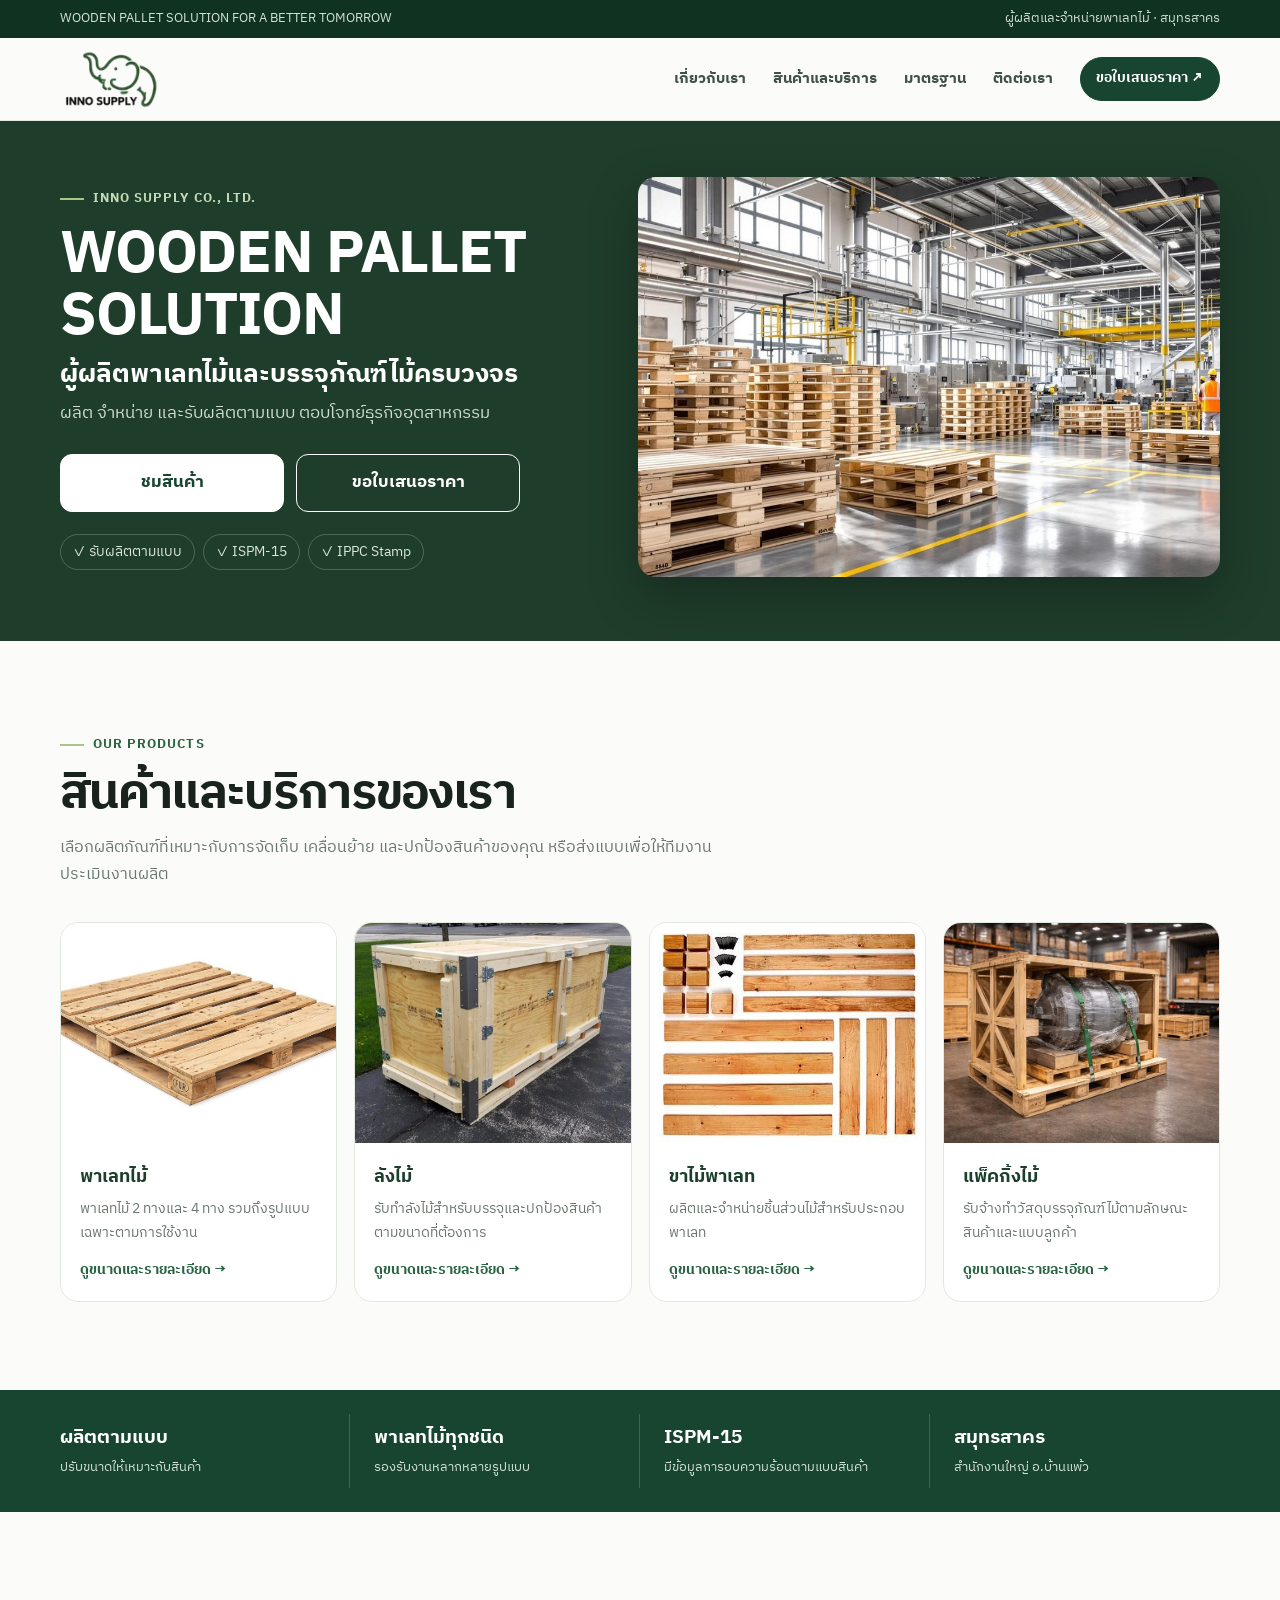
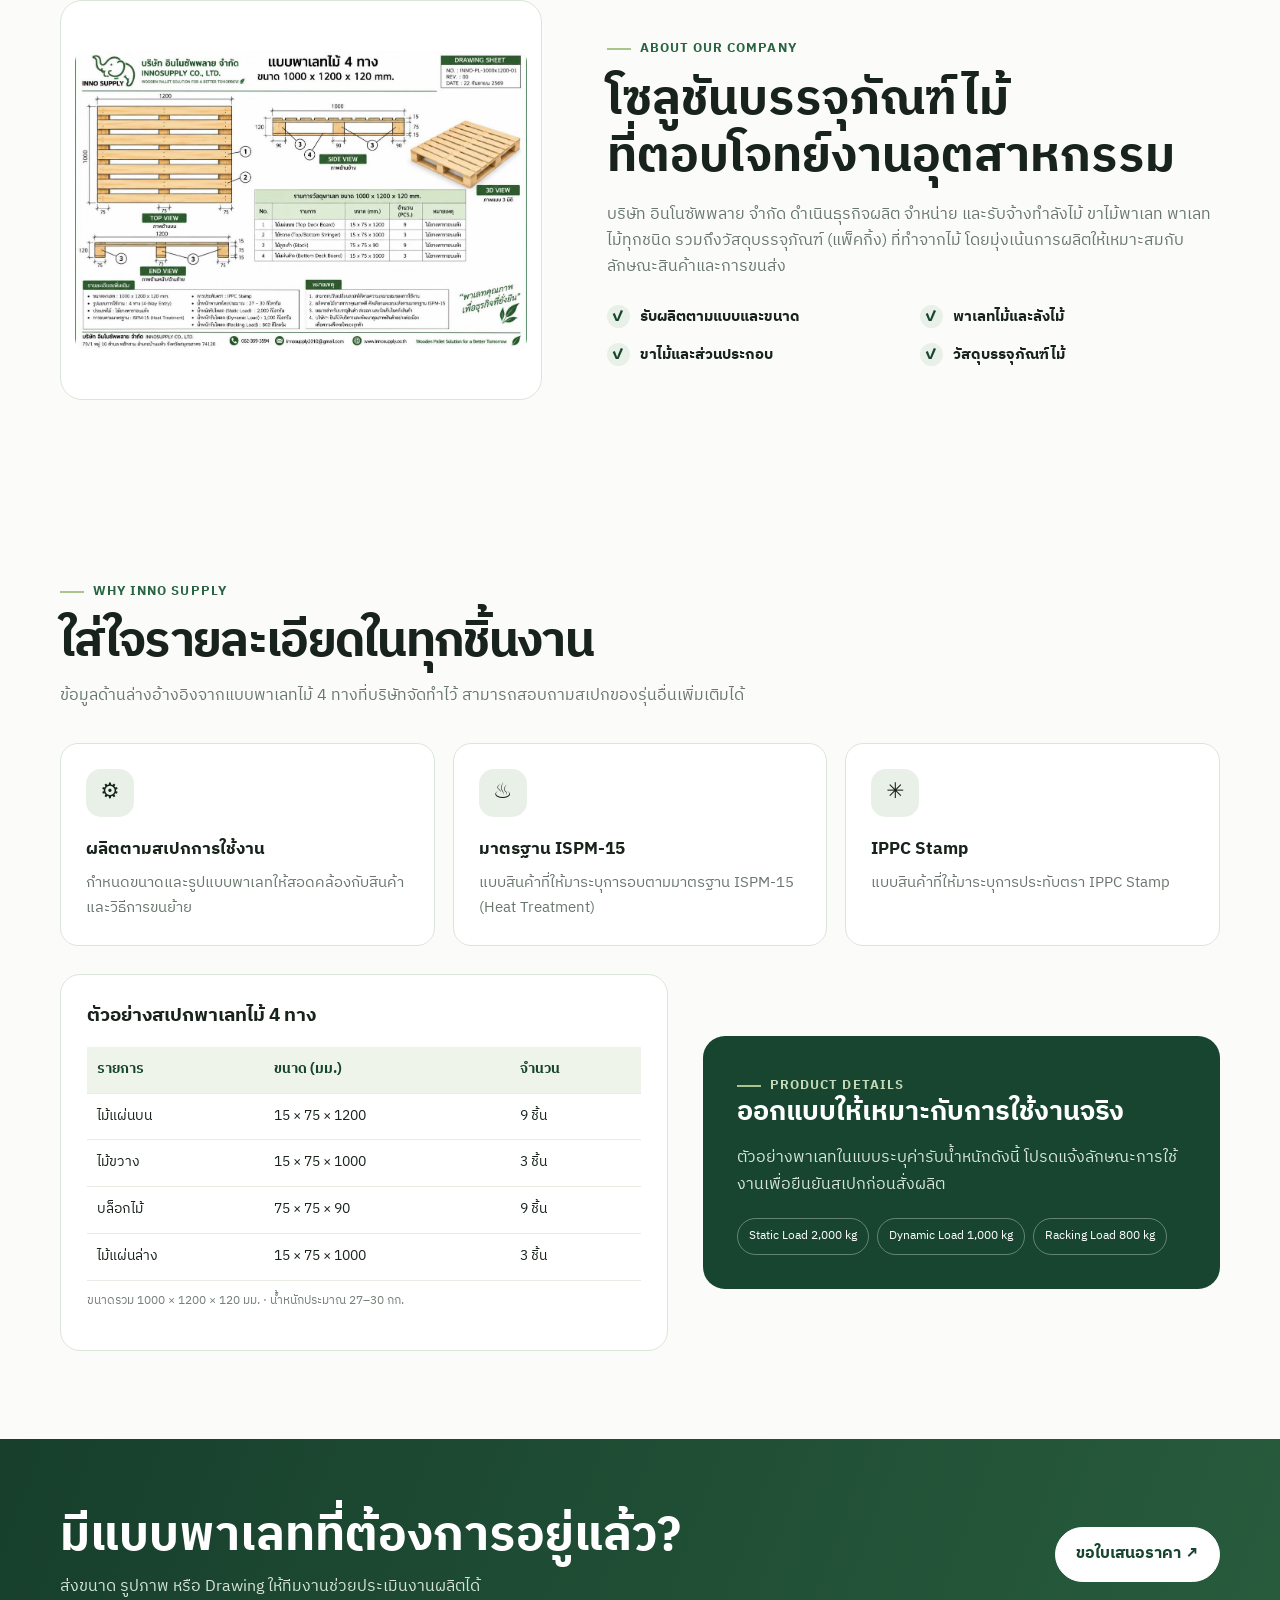
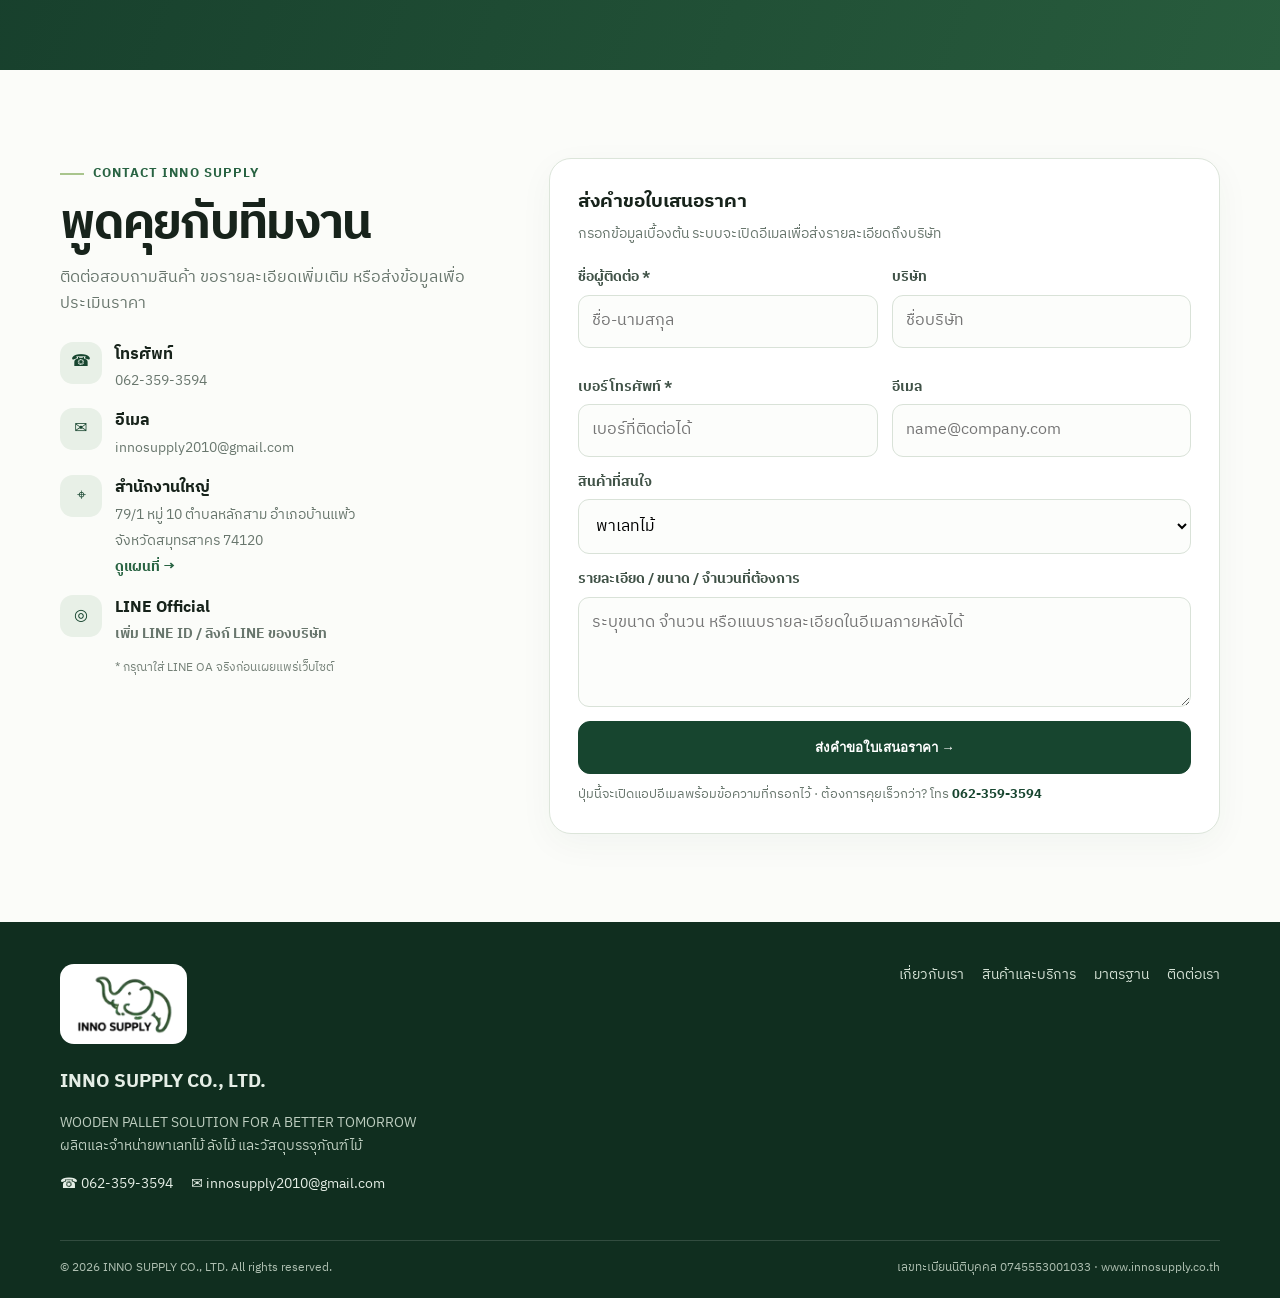
==== commit cdebc204: "Add files via upload" ====
--- a/index.html
+++ b/index.html
@@ -10,61 +10,7 @@
   <link rel="preconnect" href="https://fonts.googleapis.com"><link rel="preconnect" href="https://fonts.gstatic.com" crossorigin>
   <link href="https://fonts.googleapis.com/css2?family=IBM+Plex+Sans+Thai:wght@400;500;600;700&display=swap" rel="stylesheet">
   <title>INNO SUPPLY | Wooden Pallet Solution</title>
-  <style>
-    :root{--green:#17452f;--green2:#286342;--mint:#e8f0e7;--lime:#a9c58d;--ink:#17231b;--muted:#68766d;--paper:#fbfcf9;--line:#dce5da;--wood:#c99a60;--white:#fff;--shadow:0 18px 55px rgba(20,55,35,.12);--radius:22px}
-    *{box-sizing:border-box}html{scroll-behavior:smooth}body{margin:0;background:var(--paper);color:var(--ink);font-family:system-ui,-apple-system,"Segoe UI",Tahoma,sans-serif;line-height:1.65}a{color:inherit;text-decoration:none}img{max-width:100%;display:block}.wrap{width:min(1160px,calc(100% - 40px));margin:auto}.eyebrow{display:inline-flex;align-items:center;gap:9px;color:var(--green2);font-size:.82rem;font-weight:800;letter-spacing:.08em;text-transform:uppercase}.eyebrow:before{content:"";width:24px;height:2px;background:var(--lime)}.section{padding:88px 0}.section-head{max-width:690px;margin-bottom:34px}.section-head h2{font-size:clamp(2rem,4vw,3rem);line-height:1.16;letter-spacing:-.035em;margin:12px 0}.section-head p{color:var(--muted);margin:0}.btn{display:inline-flex;align-items:center;justify-content:center;gap:10px;padding:13px 20px;border-radius:999px;background:var(--green);color:#fff;font-weight:750;border:1px solid var(--green);transition:.2s}.btn:hover{background:#0f3321;transform:translateY(-2px)}.btn.light{background:#fff;color:var(--green);border-color:#fff}.btn.outline{background:transparent;color:var(--green);border-color:#b8cbbb}.btn.small{padding:9px 15px;font-size:.9rem}.topbar{background:#103321;color:#e9f2e9;font-size:.82rem}.topbar .wrap{display:flex;justify-content:space-between;gap:16px;padding:8px 0}.topbar span{opacity:.9}.navbar{position:sticky;top:0;z-index:20;background:rgba(251,252,249,.94);backdrop-filter:blur(14px);border-bottom:1px solid rgba(220,229,218,.8)}.navinner{height:82px;display:flex;align-items:center;justify-content:space-between;gap:24px}.brand{display:flex;align-items:center;gap:12px;font-weight:900;color:var(--green);letter-spacing:-.02em}.brand-logo{height:62px;width:auto}.footer-logo{background:#fff;border-radius:14px;padding:8px 12px;display:inline-block;margin-bottom:12px}.footer-logo img{height:64px;width:auto}.brand-mark{width:44px;height:44px;border-radius:14px;background:var(--green);display:grid;place-items:center;color:white;font-size:1.25rem}.brand small{display:block;font-size:.66rem;letter-spacing:.12em;color:var(--muted);font-weight:700}.navlinks{display:flex;align-items:center;gap:27px;font-size:.92rem;font-weight:700;color:#405247}.navlinks a:hover{color:var(--green2)}.nav-toggle{display:none;border:1px solid var(--line);background:white;border-radius:12px;padding:10px;color:var(--green)}
-    .hero{position:relative;overflow:hidden;background:linear-gradient(115deg,#f2f6ef 0%,#f7f8f2 54%,#e5eddf 100%);padding:74px 0 82px}.hero:after{content:"";position:absolute;width:520px;height:520px;border:1px solid rgba(40,99,66,.13);border-radius:50%;right:-160px;top:-210px;box-shadow:0 0 0 55px rgba(40,99,66,.035),0 0 0 110px rgba(40,99,66,.025)}.hero-grid{position:relative;z-index:1;display:grid;grid-template-columns:1.02fr .98fr;align-items:center;gap:54px}.hero h1{font-size:clamp(2.7rem,5.5vw,5rem);line-height:1.04;letter-spacing:-.055em;color:#153d29;margin:18px 0}.hero h1 span{color:#78975f}.hero-copy{font-size:1.08rem;color:#58675d;max-width:560px}.hero-actions{display:flex;gap:12px;flex-wrap:wrap;margin-top:28px}.trustline{display:flex;align-items:center;gap:12px;margin-top:30px;color:#65736a;font-size:.88rem}.trustline b{color:var(--green)}.hero-visual{position:relative}.hero-photo{background:white;padding:12px;border-radius:26px;box-shadow:var(--shadow);transform:rotate(1.5deg)}.hero-photo img{width:100%;height:390px;object-fit:cover;object-position:center;border-radius:16px}.photo-tag{position:absolute;bottom:-22px;left:-22px;background:var(--green);color:white;padding:15px 19px;border-radius:16px;box-shadow:var(--shadow)}.photo-tag strong{display:block;font-size:1.3rem}.photo-tag small{opacity:.8}.hero-stamp{position:absolute;right:-18px;top:-22px;width:92px;height:92px;border-radius:50%;background:#fff;border:1px solid var(--line);display:grid;place-items:center;text-align:center;color:var(--green);font-size:.68rem;font-weight:900;line-height:1.25;transform:rotate(9deg);box-shadow:0 8px 25px #173f2c12}
-    .proof{background:var(--green);color:white}.proof-grid{display:grid;grid-template-columns:repeat(4,1fr);padding:24px 0}.proof-item{padding:8px 24px;border-right:1px solid #ffffff2c}.proof-item:first-child{padding-left:0}.proof-item:last-child{border:0}.proof-item strong{display:block;font-size:1.2rem}.proof-item span{font-size:.83rem;color:#d3e1d5}
-    .about-grid{display:grid;grid-template-columns:.88fr 1.12fr;gap:65px;align-items:center}.about-visual{min-height:400px;border-radius:var(--radius);background:linear-gradient(145deg,#dce8d8,#f3f4e9);padding:30px;display:flex;align-items:center;justify-content:center;position:relative;overflow:hidden}.wood-stack{width:100%;max-width:420px;transform:rotate(-8deg)}.plank{height:28px;margin:9px 0;border-radius:5px;background:linear-gradient(180deg,#dfb77f,#b9824d);box-shadow:0 5px 0 #92613a,0 9px 13px #526a4d22}.plank:nth-child(2n){margin-left:18px;margin-right:-18px}.about-photo{position:absolute;inset:0;width:100%;height:100%;object-fit:cover}.about-note{position:absolute;bottom:20px;left:20px;background:#fff;padding:13px 17px;border-radius:14px;box-shadow:var(--shadow);font-size:.85rem}.about-copy h2{font-size:clamp(2rem,4vw,3rem);line-height:1.18;margin:13px 0}.about-copy p{color:var(--muted)}.checklist{display:grid;grid-template-columns:1fr 1fr;gap:13px;margin-top:24px}.check{display:flex;gap:10px;align-items:flex-start;font-weight:700;font-size:.94rem}.check i{font-style:normal;display:grid;place-items:center;width:23px;height:23px;flex:0 0 23px;border-radius:50%;background:var(--mint);color:var(--green)}
-    .products{background:#f0f4ed}.product-grid{display:grid;grid-template-columns:repeat(4,1fr);gap:17px}.product-card{background:white;border:1px solid #e1e9df;border-radius:19px;overflow:hidden;transition:.25s}.product-card:hover{transform:translateY(-5px);box-shadow:var(--shadow)}.product-art{height:175px;background:linear-gradient(145deg,#e4eddf,#f6f4e9);display:grid;place-items:center;overflow:hidden}.product-art img{height:100%;width:100%;object-fit:cover}.product-icon{font-size:3.8rem;filter:drop-shadow(0 12px 7px #5d704533)}.product-body{padding:19px}.product-body h3{font-size:1.08rem;margin:0 0 6px;color:#1c3f2c}.product-body p{font-size:.88rem;color:var(--muted);margin:0 0 14px}.text-link{font-size:.88rem;color:var(--green2);font-weight:800}
-    .feature-grid{display:grid;grid-template-columns:repeat(3,1fr);gap:18px}.feature{padding:25px;border:1px solid var(--line);border-radius:18px;background:#fff}.feature-icon{width:48px;height:48px;display:grid;place-items:center;border-radius:15px;background:var(--mint);font-size:1.35rem;margin-bottom:18px}.feature h3{margin:0 0 8px;font-size:1.08rem}.feature p{margin:0;color:var(--muted);font-size:.92rem}.spec-wrap{display:grid;grid-template-columns:1fr .85fr;gap:35px;align-items:center}.spec-panel{background:#fff;border:1px solid var(--line);border-radius:20px;padding:26px;overflow:auto}.spec-panel h3{margin:0 0 15px}.spec-table{width:100%;border-collapse:collapse;font-size:.9rem}.spec-table th,.spec-table td{text-align:left;padding:11px 10px;border-bottom:1px solid #e7ece5;white-space:nowrap}.spec-table th{background:#eff4eb;color:var(--green)}.spec-side{background:var(--green);color:white;padding:34px;border-radius:22px}.spec-side h3{font-size:1.7rem;line-height:1.2;margin:0 0 12px}.spec-side p{color:#d8e6da}.spec-badges{display:flex;gap:8px;flex-wrap:wrap;margin-top:20px}.spec-badges span{border:1px solid #ffffff55;border-radius:999px;padding:7px 11px;font-size:.78rem}
-    .cta{padding:70px 0;background:linear-gradient(110deg,#173f2c,#285c3d);color:white}.cta-inner{display:flex;justify-content:space-between;align-items:center;gap:30px}.cta h2{font-size:clamp(2rem,4vw,3rem);line-height:1.15;margin:0 0 10px}.cta p{color:#d7e4d9;margin:0}.contact-grid{display:grid;grid-template-columns:.8fr 1.2fr;gap:42px}.contact-info{display:grid;gap:14px;margin-top:24px}.contact-item{display:flex;gap:13px;align-items:flex-start}.contact-item .ci{width:42px;height:42px;flex:0 0 42px;border-radius:13px;background:var(--mint);display:grid;place-items:center;color:var(--green)}.contact-item strong{display:block}.contact-item span{color:var(--muted);font-size:.9rem}.contact-form{background:white;border:1px solid var(--line);border-radius:22px;padding:28px;box-shadow:0 10px 35px #173f2c0b}.field-grid{display:grid;grid-template-columns:1fr 1fr;gap:14px}.field{display:grid;gap:6px;margin-bottom:14px}.field label{font-size:.86rem;font-weight:750;color:#405247}.field input,.field textarea,.field select{width:100%;padding:12px 13px;border:1px solid #d9e2d8;border-radius:11px;font:inherit;background:#fcfdfb;outline:none}.field input:focus,.field textarea:focus,.field select:focus{border-color:var(--green2);box-shadow:0 0 0 3px #28634216}.field textarea{min-height:110px;resize:vertical}.form-note{font-size:.8rem;color:var(--muted);margin:10px 0 0}.footer{background:#102e1f;color:#e5eee6;padding:42px 0 20px}.footer-top{display:flex;justify-content:space-between;gap:30px;padding-bottom:28px}.footer-brand{font-size:1.2rem;font-weight:900}.footer p{color:#bdcdbf;max-width:440px;font-size:.9rem}.footer-links{display:flex;gap:18px;flex-wrap:wrap;color:#d4e1d5;font-size:.88rem}.footer-bottom{border-top:1px solid #ffffff24;padding-top:17px;display:flex;justify-content:space-between;gap:15px;color:#aebfb1;font-size:.78rem}.line-placeholder{display:inline-flex;align-items:center;gap:8px;color:#26613d;font-weight:800}.notice{font-size:.78rem;color:#758178;margin-top:10px}
-    @media(max-width:900px){.navlinks{gap:15px}.hero-grid{gap:30px}.hero-photo img{height:330px}.product-grid{grid-template-columns:repeat(2,1fr)}.about-grid{gap:35px}.spec-wrap{grid-template-columns:1fr}.contact-grid{gap:25px}}
-    @media(max-width:700px){.brand-logo{height:52px}.wrap{width:min(100% - 30px,560px)}.topbar .wrap{justify-content:center}.topbar span:last-child{display:none}.navinner{height:70px}.nav-toggle{display:block}.navlinks{display:none;position:absolute;top:70px;left:0;right:0;background:#fbfcf9;padding:18px 22px 22px;border-bottom:1px solid var(--line);flex-direction:column;align-items:stretch;gap:0}.navlinks.open{display:flex}.navlinks a{padding:11px 0;border-bottom:1px solid #edf1eb}.navlinks .btn{margin-top:12px}.hero{padding:55px 0 65px}.hero-grid{grid-template-columns:1fr;gap:38px}.hero h1{font-size:3.2rem}.hero-photo img{height:280px}.hero-visual{margin:0 12px 14px}.photo-tag{left:-12px}.hero-stamp{right:-12px}.proof-grid{grid-template-columns:1fr 1fr;gap:12px;padding:18px 0}.proof-item{padding:8px 12px;border-right:0;border-bottom:1px solid #ffffff2c}.proof-item:first-child{padding-left:12px}.section{padding:64px 0}.about-grid{grid-template-columns:1fr}.about-visual{min-height:290px}.checklist{grid-template-columns:1fr}.product-grid{gap:12px}.product-art{height:130px}.product-body{padding:14px}.product-body h3{font-size:.98rem}.feature-grid{grid-template-columns:1fr}.cta-inner{align-items:flex-start;flex-direction:column}.contact-grid{grid-template-columns:1fr}.field-grid{grid-template-columns:1fr;gap:0}.contact-form{padding:20px}.footer-top,.footer-bottom{flex-direction:column}.footer-links{gap:12px}.section-head{margin-bottom:25px}}
-  </style>
-  <style>
-    .hero{background:#1f3d2b;color:#fff;padding:56px 0 64px}.hero:after{display:none}
-    .hero-grid{grid-template-columns:1fr 1.1fr;gap:48px}
-    .hero-eyebrow{color:#c4d9b7}.hero h1{color:#fff;font-size:clamp(2.3rem,4.6vw,4rem);line-height:1.05;letter-spacing:-.02em;margin:14px 0 10px}
-    .hero-sub{font-size:clamp(1.25rem,2.2vw,1.6rem);font-weight:800;margin:0 0 8px;line-height:1.35}
-    .hero-copy{color:#cfdcd2;font-size:1.05rem;margin:0}
-    .hero-actions{display:grid;grid-template-columns:1fr 1fr;gap:12px;max-width:460px;margin-top:26px}
-    .hero-actions .btn{border-radius:12px;padding:14px 18px;font-size:1.05rem}
-    .btn.ghost{background:transparent;color:#fff;border-color:#fff}.btn.ghost:hover{background:#ffffff1a}
-    .hero-photo{padding:0;background:none;box-shadow:0 18px 50px #0004;transform:none;border-radius:18px;overflow:hidden}
-    .hero-photo img{height:400px;border-radius:0}
-    .products{background:var(--paper)}.product-card{border-radius:18px}.product-art{height:220px;background:#fff}
-    .product-body h3{font-size:1.15rem}
-    .about-visual{background:#fff;border:1px solid var(--line);padding:14px}.about-drawing{width:100%;height:auto;border-radius:10px}.about-note{display:none}
-    @media(max-width:700px){.hero{padding:22px 0 30px}.hero-grid{grid-template-columns:1fr;gap:22px}.hero-photo{order:-1}.hero-photo img{height:240px}.hero h1{font-size:2.15rem}.hero-actions{max-width:none}.product-art{height:165px}.about-visual{min-height:0}}
-  </style>
-  <style>
-    body{font-family:"IBM Plex Sans Thai",system-ui,-apple-system,"Segoe UI",Tahoma,sans-serif}
-    h1,h2,h3{text-wrap:balance}.nw{white-space:nowrap}
-    section[id]{scroll-margin-top:90px}
-    a:focus-visible,button:focus-visible,input:focus-visible,select:focus-visible,textarea:focus-visible{outline:3px solid #a9c58d;outline-offset:2px}
-    .hero-chips{display:flex;flex-wrap:wrap;gap:8px;margin-top:22px}.hero-chips span{font-size:.85rem;color:#dbe8dd;border:1px solid #ffffff38;border-radius:999px;padding:6px 12px}
-    .product-card{position:relative;display:flex;flex-direction:column}.product-body{display:flex;flex-direction:column;flex:1}.product-body p{flex:1}
-    .product-card .text-link:after{content:"";position:absolute;inset:0}
-    .product-art img{transition:transform .4s}.product-card:hover .product-art img{transform:scale(1.04)}
-    .btn.submit{width:100%;border-radius:12px;padding:15px}
-    .form-note a{color:var(--green)}
-    .footer-contact{display:flex;flex-wrap:wrap;gap:6px 18px}.footer-contact a{color:#e5eee6}
-    .mbar{display:none}
-    @media(max-width:700px){
-      .topbar{display:none}
-      .section{padding:52px 0}.section-head h2,.about-copy h2{font-size:1.85rem}
-      .product-body p{display:none}.product-body{padding:12px 14px 14px}.product-body h3{margin:0 0 4px}.text-link{font-size:.82rem}
-      .feature-grid{gap:10px}.feature{display:grid;grid-template-columns:44px 1fr;column-gap:14px;padding:16px}.feature-icon{grid-row:span 2;width:44px;height:44px;margin:0}.feature h3{margin:2px 0 2px;font-size:1rem}.feature p{font-size:.88rem}
-      .spec-panel{padding:18px}.spec-side{padding:24px}.spec-side h3{font-size:1.4rem}
-      .cta{padding:48px 0}.cta h2{font-size:1.75rem}
-      .footer{padding-bottom:90px}
-      .mbar{display:grid;grid-template-columns:1fr 1.3fr;gap:10px;position:fixed;left:0;right:0;bottom:0;z-index:30;padding:10px 14px calc(10px + env(safe-area-inset-bottom));background:rgba(251,252,249,.96);backdrop-filter:blur(12px);border-top:1px solid var(--line);transition:transform .25s}
-      .mbar a{display:flex;align-items:center;justify-content:center;padding:13px 10px;border-radius:12px;font-weight:700;border:1px solid var(--green);color:var(--green)}
-      .mbar a.primary{background:var(--green);color:#fff}
-      .mbar.hide{transform:translateY(110%)}
-    }
-  </style>
+  <link rel="stylesheet" href="style.css">
 </head>
 <body>
   <div class="topbar"><div class="wrap"><span>WOODEN PALLET SOLUTION FOR A BETTER TOMORROW</span><span>ผู้ผลิตและจำหน่ายพาเลทไม้ · สมุทรสาคร</span></div></div>
@@ -79,10 +25,10 @@
       <div class="hero-photo"><img src="img-factory.jpg" alt="พาเลทไม้ในโรงงานผลิต"></div>
     </div></section>
     <section class="section products" id="products"><div class="wrap"><div class="section-head"><span class="eyebrow">OUR PRODUCTS</span><h2>สินค้าและบริการของเรา</h2><p>เลือกผลิตภัณฑ์ที่เหมาะกับการจัดเก็บ เคลื่อนย้าย และปกป้องสินค้าของคุณ หรือส่งแบบเพื่อให้ทีมงานประเมินงานผลิต</p></div><div class="product-grid">
-      <article class="product-card"><div class="product-art"><img src="img-pallet.jpg" alt="พาเลทไม้" loading="lazy"></div><div class="product-body"><h3>พาเลทไม้</h3><p>พาเลทไม้ 2 ทางและ 4 ทาง รวมถึงรูปแบบเฉพาะตามการใช้งาน</p><a class="text-link" href="#contact" data-product="พาเลทไม้">สอบถามรายละเอียด →</a></div></article>
-      <article class="product-card"><div class="product-art"><img src="img-crate.jpg" alt="ลังไม้บรรจุสินค้า" loading="lazy"></div><div class="product-body"><h3>ลังไม้</h3><p>รับทำลังไม้สำหรับบรรจุและปกป้องสินค้าตามขนาดที่ต้องการ</p><a class="text-link" href="#contact" data-product="ลังไม้บรรจุสินค้า">สอบถามรายละเอียด →</a></div></article>
-      <article class="product-card"><div class="product-art"><img src="img-parts.jpg" alt="ขาไม้พาเลทและบล็อกไม้" loading="lazy"></div><div class="product-body"><h3>ขาไม้พาเลท</h3><p>ผลิตและจำหน่ายชิ้นส่วนไม้สำหรับประกอบพาเลท</p><a class="text-link" href="#contact" data-product="ขาไม้พาเลท / บล็อกไม้">สอบถามรายละเอียด →</a></div></article>
-      <article class="product-card"><div class="product-art"><img src="img-packing.jpg" alt="แพ็คกิ้งไม้ตามสั่งสำหรับเครื่องจักร" loading="lazy"></div><div class="product-body"><h3>แพ็คกิ้งไม้</h3><p>รับจ้างทำวัสดุบรรจุภัณฑ์ไม้ตามลักษณะสินค้าและแบบลูกค้า</p><a class="text-link" href="#contact" data-product="แพ็คกิ้งไม้ตามสั่ง">สอบถามรายละเอียด →</a></div></article>
+      <article class="product-card"><div class="product-art"><img src="img-pallet.jpg" alt="พาเลทไม้" loading="lazy"></div><div class="product-body"><h3>พาเลทไม้</h3><p>พาเลทไม้ 2 ทางและ 4 ทาง รวมถึงรูปแบบเฉพาะตามการใช้งาน</p><a class="text-link" href="/pallet">ดูขนาดและรายละเอียด →</a></div></article>
+      <article class="product-card"><div class="product-art"><img src="img-crate.jpg" alt="ลังไม้บรรจุสินค้า" loading="lazy"></div><div class="product-body"><h3>ลังไม้</h3><p>รับทำลังไม้สำหรับบรรจุและปกป้องสินค้าตามขนาดที่ต้องการ</p><a class="text-link" href="/crate">ดูขนาดและรายละเอียด →</a></div></article>
+      <article class="product-card"><div class="product-art"><img src="img-parts.jpg" alt="ขาไม้พาเลทและบล็อกไม้" loading="lazy"></div><div class="product-body"><h3>ขาไม้พาเลท</h3><p>ผลิตและจำหน่ายชิ้นส่วนไม้สำหรับประกอบพาเลท</p><a class="text-link" href="/parts">ดูขนาดและรายละเอียด →</a></div></article>
+      <article class="product-card"><div class="product-art"><img src="img-packing.jpg" alt="แพ็คกิ้งไม้ตามสั่งสำหรับเครื่องจักร" loading="lazy"></div><div class="product-body"><h3>แพ็คกิ้งไม้</h3><p>รับจ้างทำวัสดุบรรจุภัณฑ์ไม้ตามลักษณะสินค้าและแบบลูกค้า</p><a class="text-link" href="/packing">ดูขนาดและรายละเอียด →</a></div></article>
     </div></div></section>
     <section class="proof"><div class="wrap proof-grid"><div class="proof-item"><strong>ผลิตตามแบบ</strong><span>ปรับขนาดให้เหมาะกับสินค้า</span></div><div class="proof-item"><strong>พาเลทไม้ทุกชนิด</strong><span>รองรับงานหลากหลายรูปแบบ</span></div><div class="proof-item"><strong>ISPM-15</strong><span>มีข้อมูลการอบความร้อนตามแบบสินค้า</span></div><div class="proof-item"><strong>สมุทรสาคร</strong><span>สำนักงานใหญ่ อ.บ้านแพ้ว</span></div></div></section>
     <section class="section" id="about"><div class="wrap about-grid"><div class="about-visual"><img class="about-drawing" src="pallet-drawing.jpg" alt="แบบ Drawing Sheet พาเลทไม้ 4 ทาง ขนาด 1000 x 1200 x 120 มม." loading="lazy"><div class="about-note"><b>INNO SUPPLY</b><br>Wooden Pallet Solution</div></div><div class="about-copy"><span class="eyebrow">ABOUT OUR COMPANY</span><h2>โซลูชันบรรจุภัณฑ์ไม้<br><span class="nw">ที่ตอบโจทย์</span><span class="nw">งานอุตสาหกรรม</span></h2><p>บริษัท อินโนซัพพลาย จำกัด ดำเนินธุรกิจผลิต จำหน่าย และรับจ้างทำลังไม้ ขาไม้พาเลท พาเลทไม้ทุกชนิด รวมถึงวัสดุบรรจุภัณฑ์ (แพ็คกิ้ง) ที่ทำจากไม้ โดยมุ่งเน้นการผลิตให้เหมาะสมกับลักษณะสินค้าและการขนส่ง</p><div class="checklist"><div class="check"><i>✓</i><span>รับผลิตตามแบบและขนาด</span></div><div class="check"><i>✓</i><span>พาเลทไม้และลังไม้</span></div><div class="check"><i>✓</i><span>ขาไม้และส่วนประกอบ</span></div><div class="check"><i>✓</i><span>วัสดุบรรจุภัณฑ์ไม้</span></div></div></div></div></section>
@@ -99,7 +45,7 @@
   <footer class="footer"><div class="wrap"><div class="footer-top"><div><div class="footer-logo"><img src="logo.png" alt="INNO SUPPLY"></div><div class="footer-brand">INNO SUPPLY CO., LTD.</div><p>WOODEN PALLET SOLUTION FOR A BETTER TOMORROW<br>ผลิตและจำหน่ายพาเลทไม้ ลังไม้ และวัสดุบรรจุภัณฑ์ไม้</p><p class="footer-contact"><a href="tel:0623593594">☎ 062-359-3594</a><a href="mailto:innosupply2010@gmail.com">✉ innosupply2010@gmail.com</a></p></div><div class="footer-links"><a href="#about">เกี่ยวกับเรา</a><a href="#products">สินค้าและบริการ</a><a href="#standard">มาตรฐาน</a><a href="#contact">ติดต่อเรา</a></div></div><div class="footer-bottom"><span>© <span id="year"></span> INNO SUPPLY CO., LTD. All rights reserved.</span><span>เลขทะเบียนนิติบุคคล 0745553001033 · www.innosupply.co.th</span></div></div></footer>
   <script>
     const toggle=document.getElementById('navToggle');const links=document.getElementById('navLinks');toggle.addEventListener('click',()=>{const open=links.classList.toggle('open');toggle.setAttribute('aria-expanded',String(open));toggle.textContent=open?'✕':'☰'});links.querySelectorAll('a').forEach(a=>a.addEventListener('click',()=>{links.classList.remove('open');toggle.setAttribute('aria-expanded','false');toggle.textContent='☰'}));
-    document.querySelectorAll('[data-product]').forEach(a=>a.addEventListener('click',()=>{document.getElementById('product').value=a.dataset.product}));
+    const qp=new URLSearchParams(location.search).get('product');if(qp){document.getElementById('product').value=qp}
     const mbar=document.querySelector('.mbar');const vis=new Map();const io=new IntersectionObserver(es=>{es.forEach(x=>vis.set(x.target,x.isIntersecting));mbar.classList.toggle('hide',[...vis.values()].some(Boolean))},{threshold:.15});io.observe(document.querySelector('.hero-actions'));io.observe(document.getElementById('quoteForm'));
     document.getElementById('year').textContent=new Date().getFullYear();
     document.getElementById('quoteForm').addEventListener('submit',e=>{e.preventDefault();const f=new FormData(e.currentTarget);const subject=encodeURIComponent('ขอใบเสนอราคา - '+f.get('product'));const body=encodeURIComponent('ชื่อผู้ติดต่อ: '+f.get('name')+'\nบริษัท: '+(f.get('company')||'-')+'\nโทรศัพท์: '+f.get('phone')+'\nอีเมล: '+(f.get('email')||'-')+'\nสินค้าที่สนใจ: '+f.get('product')+'\nรายละเอียด: '+(f.get('detail')||'-'));window.location.href='mailto:innosupply2010@gmail.com?subject='+subject+'&body='+body;});
--- a/style.css
+++ b/style.css
@@ -0,0 +1,69 @@
+:root{--green:#17452f;--green2:#286342;--mint:#e8f0e7;--lime:#a9c58d;--ink:#17231b;--muted:#68766d;--paper:#fbfcf9;--line:#dce5da;--wood:#c99a60;--white:#fff;--shadow:0 18px 55px rgba(20,55,35,.12);--radius:22px}
+    *{box-sizing:border-box}html{scroll-behavior:smooth}body{margin:0;background:var(--paper);color:var(--ink);font-family:system-ui,-apple-system,"Segoe UI",Tahoma,sans-serif;line-height:1.65}a{color:inherit;text-decoration:none}img{max-width:100%;display:block}.wrap{width:min(1160px,calc(100% - 40px));margin:auto}.eyebrow{display:inline-flex;align-items:center;gap:9px;color:var(--green2);font-size:.82rem;font-weight:800;letter-spacing:.08em;text-transform:uppercase}.eyebrow:before{content:"";width:24px;height:2px;background:var(--lime)}.section{padding:88px 0}.section-head{max-width:690px;margin-bottom:34px}.section-head h2{font-size:clamp(2rem,4vw,3rem);line-height:1.16;letter-spacing:-.035em;margin:12px 0}.section-head p{color:var(--muted);margin:0}.btn{display:inline-flex;align-items:center;justify-content:center;gap:10px;padding:13px 20px;border-radius:999px;background:var(--green);color:#fff;font-weight:750;border:1px solid var(--green);transition:.2s}.btn:hover{background:#0f3321;transform:translateY(-2px)}.btn.light{background:#fff;color:var(--green);border-color:#fff}.btn.outline{background:transparent;color:var(--green);border-color:#b8cbbb}.btn.small{padding:9px 15px;font-size:.9rem}.topbar{background:#103321;color:#e9f2e9;font-size:.82rem}.topbar .wrap{display:flex;justify-content:space-between;gap:16px;padding:8px 0}.topbar span{opacity:.9}.navbar{position:sticky;top:0;z-index:20;background:rgba(251,252,249,.94);backdrop-filter:blur(14px);border-bottom:1px solid rgba(220,229,218,.8)}.navinner{height:82px;display:flex;align-items:center;justify-content:space-between;gap:24px}.brand{display:flex;align-items:center;gap:12px;font-weight:900;color:var(--green);letter-spacing:-.02em}.brand-logo{height:62px;width:auto}.footer-logo{background:#fff;border-radius:14px;padding:8px 12px;display:inline-block;margin-bottom:12px}.footer-logo img{height:64px;width:auto}.brand-mark{width:44px;height:44px;border-radius:14px;background:var(--green);display:grid;place-items:center;color:white;font-size:1.25rem}.brand small{display:block;font-size:.66rem;letter-spacing:.12em;color:var(--muted);font-weight:700}.navlinks{display:flex;align-items:center;gap:27px;font-size:.92rem;font-weight:700;color:#405247}.navlinks a:hover{color:var(--green2)}.nav-toggle{display:none;border:1px solid var(--line);background:white;border-radius:12px;padding:10px;color:var(--green)}
+    .hero{position:relative;overflow:hidden;background:linear-gradient(115deg,#f2f6ef 0%,#f7f8f2 54%,#e5eddf 100%);padding:74px 0 82px}.hero:after{content:"";position:absolute;width:520px;height:520px;border:1px solid rgba(40,99,66,.13);border-radius:50%;right:-160px;top:-210px;box-shadow:0 0 0 55px rgba(40,99,66,.035),0 0 0 110px rgba(40,99,66,.025)}.hero-grid{position:relative;z-index:1;display:grid;grid-template-columns:1.02fr .98fr;align-items:center;gap:54px}.hero h1{font-size:clamp(2.7rem,5.5vw,5rem);line-height:1.04;letter-spacing:-.055em;color:#153d29;margin:18px 0}.hero h1 span{color:#78975f}.hero-copy{font-size:1.08rem;color:#58675d;max-width:560px}.hero-actions{display:flex;gap:12px;flex-wrap:wrap;margin-top:28px}.trustline{display:flex;align-items:center;gap:12px;margin-top:30px;color:#65736a;font-size:.88rem}.trustline b{color:var(--green)}.hero-visual{position:relative}.hero-photo{background:white;padding:12px;border-radius:26px;box-shadow:var(--shadow);transform:rotate(1.5deg)}.hero-photo img{width:100%;height:390px;object-fit:cover;object-position:center;border-radius:16px}.photo-tag{position:absolute;bottom:-22px;left:-22px;background:var(--green);color:white;padding:15px 19px;border-radius:16px;box-shadow:var(--shadow)}.photo-tag strong{display:block;font-size:1.3rem}.photo-tag small{opacity:.8}.hero-stamp{position:absolute;right:-18px;top:-22px;width:92px;height:92px;border-radius:50%;background:#fff;border:1px solid var(--line);display:grid;place-items:center;text-align:center;color:var(--green);font-size:.68rem;font-weight:900;line-height:1.25;transform:rotate(9deg);box-shadow:0 8px 25px #173f2c12}
+    .proof{background:var(--green);color:white}.proof-grid{display:grid;grid-template-columns:repeat(4,1fr);padding:24px 0}.proof-item{padding:8px 24px;border-right:1px solid #ffffff2c}.proof-item:first-child{padding-left:0}.proof-item:last-child{border:0}.proof-item strong{display:block;font-size:1.2rem}.proof-item span{font-size:.83rem;color:#d3e1d5}
+    .about-grid{display:grid;grid-template-columns:.88fr 1.12fr;gap:65px;align-items:center}.about-visual{min-height:400px;border-radius:var(--radius);background:linear-gradient(145deg,#dce8d8,#f3f4e9);padding:30px;display:flex;align-items:center;justify-content:center;position:relative;overflow:hidden}.wood-stack{width:100%;max-width:420px;transform:rotate(-8deg)}.plank{height:28px;margin:9px 0;border-radius:5px;background:linear-gradient(180deg,#dfb77f,#b9824d);box-shadow:0 5px 0 #92613a,0 9px 13px #526a4d22}.plank:nth-child(2n){margin-left:18px;margin-right:-18px}.about-photo{position:absolute;inset:0;width:100%;height:100%;object-fit:cover}.about-note{position:absolute;bottom:20px;left:20px;background:#fff;padding:13px 17px;border-radius:14px;box-shadow:var(--shadow);font-size:.85rem}.about-copy h2{font-size:clamp(2rem,4vw,3rem);line-height:1.18;margin:13px 0}.about-copy p{color:var(--muted)}.checklist{display:grid;grid-template-columns:1fr 1fr;gap:13px;margin-top:24px}.check{display:flex;gap:10px;align-items:flex-start;font-weight:700;font-size:.94rem}.check i{font-style:normal;display:grid;place-items:center;width:23px;height:23px;flex:0 0 23px;border-radius:50%;background:var(--mint);color:var(--green)}
+    .products{background:#f0f4ed}.product-grid{display:grid;grid-template-columns:repeat(4,1fr);gap:17px}.product-card{background:white;border:1px solid #e1e9df;border-radius:19px;overflow:hidden;transition:.25s}.product-card:hover{transform:translateY(-5px);box-shadow:var(--shadow)}.product-art{height:175px;background:linear-gradient(145deg,#e4eddf,#f6f4e9);display:grid;place-items:center;overflow:hidden}.product-art img{height:100%;width:100%;object-fit:cover}.product-icon{font-size:3.8rem;filter:drop-shadow(0 12px 7px #5d704533)}.product-body{padding:19px}.product-body h3{font-size:1.08rem;margin:0 0 6px;color:#1c3f2c}.product-body p{font-size:.88rem;color:var(--muted);margin:0 0 14px}.text-link{font-size:.88rem;color:var(--green2);font-weight:800}
+    .feature-grid{display:grid;grid-template-columns:repeat(3,1fr);gap:18px}.feature{padding:25px;border:1px solid var(--line);border-radius:18px;background:#fff}.feature-icon{width:48px;height:48px;display:grid;place-items:center;border-radius:15px;background:var(--mint);font-size:1.35rem;margin-bottom:18px}.feature h3{margin:0 0 8px;font-size:1.08rem}.feature p{margin:0;color:var(--muted);font-size:.92rem}.spec-wrap{display:grid;grid-template-columns:1fr .85fr;gap:35px;align-items:center}.spec-panel{background:#fff;border:1px solid var(--line);border-radius:20px;padding:26px;overflow:auto}.spec-panel h3{margin:0 0 15px}.spec-table{width:100%;border-collapse:collapse;font-size:.9rem}.spec-table th,.spec-table td{text-align:left;padding:11px 10px;border-bottom:1px solid #e7ece5;white-space:nowrap}.spec-table th{background:#eff4eb;color:var(--green)}.spec-side{background:var(--green);color:white;padding:34px;border-radius:22px}.spec-side h3{font-size:1.7rem;line-height:1.2;margin:0 0 12px}.spec-side p{color:#d8e6da}.spec-badges{display:flex;gap:8px;flex-wrap:wrap;margin-top:20px}.spec-badges span{border:1px solid #ffffff55;border-radius:999px;padding:7px 11px;font-size:.78rem}
+    .cta{padding:70px 0;background:linear-gradient(110deg,#173f2c,#285c3d);color:white}.cta-inner{display:flex;justify-content:space-between;align-items:center;gap:30px}.cta h2{font-size:clamp(2rem,4vw,3rem);line-height:1.15;margin:0 0 10px}.cta p{color:#d7e4d9;margin:0}.contact-grid{display:grid;grid-template-columns:.8fr 1.2fr;gap:42px}.contact-info{display:grid;gap:14px;margin-top:24px}.contact-item{display:flex;gap:13px;align-items:flex-start}.contact-item .ci{width:42px;height:42px;flex:0 0 42px;border-radius:13px;background:var(--mint);display:grid;place-items:center;color:var(--green)}.contact-item strong{display:block}.contact-item span{color:var(--muted);font-size:.9rem}.contact-form{background:white;border:1px solid var(--line);border-radius:22px;padding:28px;box-shadow:0 10px 35px #173f2c0b}.field-grid{display:grid;grid-template-columns:1fr 1fr;gap:14px}.field{display:grid;gap:6px;margin-bottom:14px}.field label{font-size:.86rem;font-weight:750;color:#405247}.field input,.field textarea,.field select{width:100%;padding:12px 13px;border:1px solid #d9e2d8;border-radius:11px;font:inherit;background:#fcfdfb;outline:none}.field input:focus,.field textarea:focus,.field select:focus{border-color:var(--green2);box-shadow:0 0 0 3px #28634216}.field textarea{min-height:110px;resize:vertical}.form-note{font-size:.8rem;color:var(--muted);margin:10px 0 0}.footer{background:#102e1f;color:#e5eee6;padding:42px 0 20px}.footer-top{display:flex;justify-content:space-between;gap:30px;padding-bottom:28px}.footer-brand{font-size:1.2rem;font-weight:900}.footer p{color:#bdcdbf;max-width:440px;font-size:.9rem}.footer-links{display:flex;gap:18px;flex-wrap:wrap;color:#d4e1d5;font-size:.88rem}.footer-bottom{border-top:1px solid #ffffff24;padding-top:17px;display:flex;justify-content:space-between;gap:15px;color:#aebfb1;font-size:.78rem}.line-placeholder{display:inline-flex;align-items:center;gap:8px;color:#26613d;font-weight:800}.notice{font-size:.78rem;color:#758178;margin-top:10px}
+    @media(max-width:900px){.navlinks{gap:15px}.hero-grid{gap:30px}.hero-photo img{height:330px}.product-grid{grid-template-columns:repeat(2,1fr)}.about-grid{gap:35px}.spec-wrap{grid-template-columns:1fr}.contact-grid{gap:25px}}
+    @media(max-width:700px){.brand-logo{height:52px}.wrap{width:min(100% - 30px,560px)}.topbar .wrap{justify-content:center}.topbar span:last-child{display:none}.navinner{height:70px}.nav-toggle{display:block}.navlinks{display:none;position:absolute;top:70px;left:0;right:0;background:#fbfcf9;padding:18px 22px 22px;border-bottom:1px solid var(--line);flex-direction:column;align-items:stretch;gap:0}.navlinks.open{display:flex}.navlinks a{padding:11px 0;border-bottom:1px solid #edf1eb}.navlinks .btn{margin-top:12px}.hero{padding:55px 0 65px}.hero-grid{grid-template-columns:1fr;gap:38px}.hero h1{font-size:3.2rem}.hero-photo img{height:280px}.hero-visual{margin:0 12px 14px}.photo-tag{left:-12px}.hero-stamp{right:-12px}.proof-grid{grid-template-columns:1fr 1fr;gap:12px;padding:18px 0}.proof-item{padding:8px 12px;border-right:0;border-bottom:1px solid #ffffff2c}.proof-item:first-child{padding-left:12px}.section{padding:64px 0}.about-grid{grid-template-columns:1fr}.about-visual{min-height:290px}.checklist{grid-template-columns:1fr}.product-grid{gap:12px}.product-art{height:130px}.product-body{padding:14px}.product-body h3{font-size:.98rem}.feature-grid{grid-template-columns:1fr}.cta-inner{align-items:flex-start;flex-direction:column}.contact-grid{grid-template-columns:1fr}.field-grid{grid-template-columns:1fr;gap:0}.contact-form{padding:20px}.footer-top,.footer-bottom{flex-direction:column}.footer-links{gap:12px}.section-head{margin-bottom:25px}}
+.hero{background:#1f3d2b;color:#fff;padding:56px 0 64px}.hero:after{display:none}
+    .hero-grid{grid-template-columns:1fr 1.1fr;gap:48px}
+    .hero-eyebrow{color:#c4d9b7}.hero h1{color:#fff;font-size:clamp(2.3rem,4.6vw,4rem);line-height:1.05;letter-spacing:-.02em;margin:14px 0 10px}
+    .hero-sub{font-size:clamp(1.25rem,2.2vw,1.6rem);font-weight:800;margin:0 0 8px;line-height:1.35}
+    .hero-copy{color:#cfdcd2;font-size:1.05rem;margin:0}
+    .hero-actions{display:grid;grid-template-columns:1fr 1fr;gap:12px;max-width:460px;margin-top:26px}
+    .hero-actions .btn{border-radius:12px;padding:14px 18px;font-size:1.05rem}
+    .btn.ghost{background:transparent;color:#fff;border-color:#fff}.btn.ghost:hover{background:#ffffff1a}
+    .hero-photo{padding:0;background:none;box-shadow:0 18px 50px #0004;transform:none;border-radius:18px;overflow:hidden}
+    .hero-photo img{height:400px;border-radius:0}
+    .products{background:var(--paper)}.product-card{border-radius:18px}.product-art{height:220px;background:#fff}
+    .product-body h3{font-size:1.15rem}
+    .about-visual{background:#fff;border:1px solid var(--line);padding:14px}.about-drawing{width:100%;height:auto;border-radius:10px}.about-note{display:none}
+    @media(max-width:700px){.hero{padding:22px 0 30px}.hero-grid{grid-template-columns:1fr;gap:22px}.hero-photo{order:-1}.hero-photo img{height:240px}.hero h1{font-size:2.15rem}.hero-actions{max-width:none}.product-art{height:165px}.about-visual{min-height:0}}
+body{font-family:"IBM Plex Sans Thai",system-ui,-apple-system,"Segoe UI",Tahoma,sans-serif}
+    h1,h2,h3{text-wrap:balance}.nw{white-space:nowrap}
+    section[id]{scroll-margin-top:90px}
+    a:focus-visible,button:focus-visible,input:focus-visible,select:focus-visible,textarea:focus-visible{outline:3px solid #a9c58d;outline-offset:2px}
+    .hero-chips{display:flex;flex-wrap:wrap;gap:8px;margin-top:22px}.hero-chips span{font-size:.85rem;color:#dbe8dd;border:1px solid #ffffff38;border-radius:999px;padding:6px 12px}
+    .product-card{position:relative;display:flex;flex-direction:column}.product-body{display:flex;flex-direction:column;flex:1}.product-body p{flex:1}
+    .product-card .text-link:after{content:"";position:absolute;inset:0}
+    .product-art img{transition:transform .4s}.product-card:hover .product-art img{transform:scale(1.04)}
+    .btn.submit{width:100%;border-radius:12px;padding:15px}
+    .form-note a{color:var(--green)}
+    .footer-contact{display:flex;flex-wrap:wrap;gap:6px 18px}.footer-contact a{color:#e5eee6}
+    .mbar{display:none}
+    @media(max-width:700px){
+      .topbar{display:none}
+      .section{padding:52px 0}.section-head h2,.about-copy h2{font-size:1.85rem}
+      .product-body p{display:none}.product-body{padding:12px 14px 14px}.product-body h3{margin:0 0 4px}.text-link{font-size:.82rem}
+      .feature-grid{gap:10px}.feature{display:grid;grid-template-columns:44px 1fr;column-gap:14px;padding:16px}.feature-icon{grid-row:span 2;width:44px;height:44px;margin:0}.feature h3{margin:2px 0 2px;font-size:1rem}.feature p{font-size:.88rem}
+      .spec-panel{padding:18px}.spec-side{padding:24px}.spec-side h3{font-size:1.4rem}
+      .cta{padding:48px 0}.cta h2{font-size:1.75rem}
+      .footer{padding-bottom:90px}
+      .mbar{display:grid;grid-template-columns:1fr 1.3fr;gap:10px;position:fixed;left:0;right:0;bottom:0;z-index:30;padding:10px 14px calc(10px + env(safe-area-inset-bottom));background:rgba(251,252,249,.96);backdrop-filter:blur(12px);border-top:1px solid var(--line);transition:transform .25s}
+      .mbar a{display:flex;align-items:center;justify-content:center;padding:13px 10px;border-radius:12px;font-weight:700;border:1px solid var(--green);color:var(--green)}
+      .mbar a.primary{background:var(--green);color:#fff}
+      .mbar.hide{transform:translateY(110%)}
+    }
+
+/* ---- product pages ---- */
+.crumbs{font-size:.85rem;color:var(--muted);padding:18px 0 0}.crumbs a{color:var(--green2);font-weight:600}.crumbs span{margin:0 6px}
+.p-hero{padding:22px 0 56px}.p-hero-grid{display:grid;grid-template-columns:1.05fr .95fr;gap:44px;align-items:center}
+.p-hero-img{border-radius:20px;overflow:hidden;background:#fff;border:1px solid var(--line);box-shadow:var(--shadow)}.p-hero-img img{width:100%;height:420px;object-fit:cover}
+.p-hero h1{font-size:clamp(2.2rem,4.5vw,3.4rem);line-height:1.12;color:#153d29;margin:12px 0 10px}
+.p-hero .lead{color:#58675d;font-size:1.06rem;margin:0 0 22px}
+.p-actions{display:grid;grid-template-columns:1fr 1fr;gap:12px;max-width:440px}.p-actions .btn{border-radius:12px;padding:14px}
+.p-facts{display:flex;flex-wrap:wrap;gap:8px;margin-top:20px}.p-facts span{font-size:.85rem;background:var(--mint);color:var(--green);border-radius:999px;padding:6px 12px;font-weight:600}
+.p-section{padding:56px 0;border-top:1px solid var(--line)}.p-section h2{font-size:clamp(1.6rem,3vw,2.2rem);margin:10px 0 8px}.p-section .sub{color:var(--muted);margin:0 0 24px;max-width:680px}
+.size-range{display:flex;align-items:center;gap:18px;background:#fff;border:1px solid var(--line);border-radius:18px;padding:22px 24px;margin-bottom:18px}
+.size-range .big{font-size:clamp(1.4rem,3vw,2rem);font-weight:700;color:var(--green)}.size-range small{display:block;color:var(--muted)}
+.spec-card{background:#fff;border:1px solid var(--line);border-radius:18px;padding:22px;overflow:auto}
+.spec-card h3{margin:0 0 4px}.spec-card .meta{color:var(--muted);font-size:.9rem;margin:0 0 14px}
+.load-grid{display:grid;grid-template-columns:repeat(3,1fr);gap:10px;margin-top:16px}.load{background:var(--mint);border-radius:14px;padding:14px;text-align:center}.load b{display:block;font-size:1.25rem;color:var(--green)}.load span{font-size:.8rem;color:var(--muted)}
+.ask-list{display:grid;grid-template-columns:repeat(2,1fr);gap:12px}.ask{display:flex;gap:12px;align-items:flex-start;background:#fff;border:1px solid var(--line);border-radius:14px;padding:16px}.ask i{font-style:normal;width:30px;height:30px;flex:0 0 30px;border-radius:50%;background:var(--green);color:#fff;display:grid;place-items:center;font-weight:700;font-size:.9rem}.ask b{display:block}.ask span{color:var(--muted);font-size:.9rem}
+.p-cta{background:var(--green);color:#fff;border-radius:22px;padding:30px;display:flex;justify-content:space-between;align-items:center;gap:20px;margin-top:8px}.p-cta h3{margin:0 0 4px;font-size:1.4rem}.p-cta p{margin:0;color:#d7e4d9}.p-cta .btns{display:flex;gap:10px;flex-wrap:wrap}
+.other-grid{display:grid;grid-template-columns:repeat(3,1fr);gap:14px}.other{background:#fff;border:1px solid var(--line);border-radius:16px;overflow:hidden;display:block;transition:.2s}.other:hover{transform:translateY(-3px);box-shadow:var(--shadow)}.other img{width:100%;height:150px;object-fit:cover}.other b{display:block;padding:12px 14px}
+@media(max-width:900px){.p-hero-grid{grid-template-columns:1fr;gap:24px}.p-hero-img img{height:300px}}
+@media(max-width:700px){.p-hero{padding:14px 0 40px}.p-hero-img img{height:240px}.p-actions{max-width:none}.p-section{padding:42px 0}.ask-list{grid-template-columns:1fr}.load-grid{grid-template-columns:1fr 1fr 1fr;gap:6px}.load{padding:10px 6px}.load b{font-size:1rem}.p-cta{flex-direction:column;align-items:flex-start;padding:24px}.other-grid{grid-template-columns:1fr 1fr 1fr;gap:8px}.other img{height:90px}.other b{padding:8px 10px;font-size:.85rem}.size-range{flex-direction:column;align-items:flex-start;gap:6px}}
